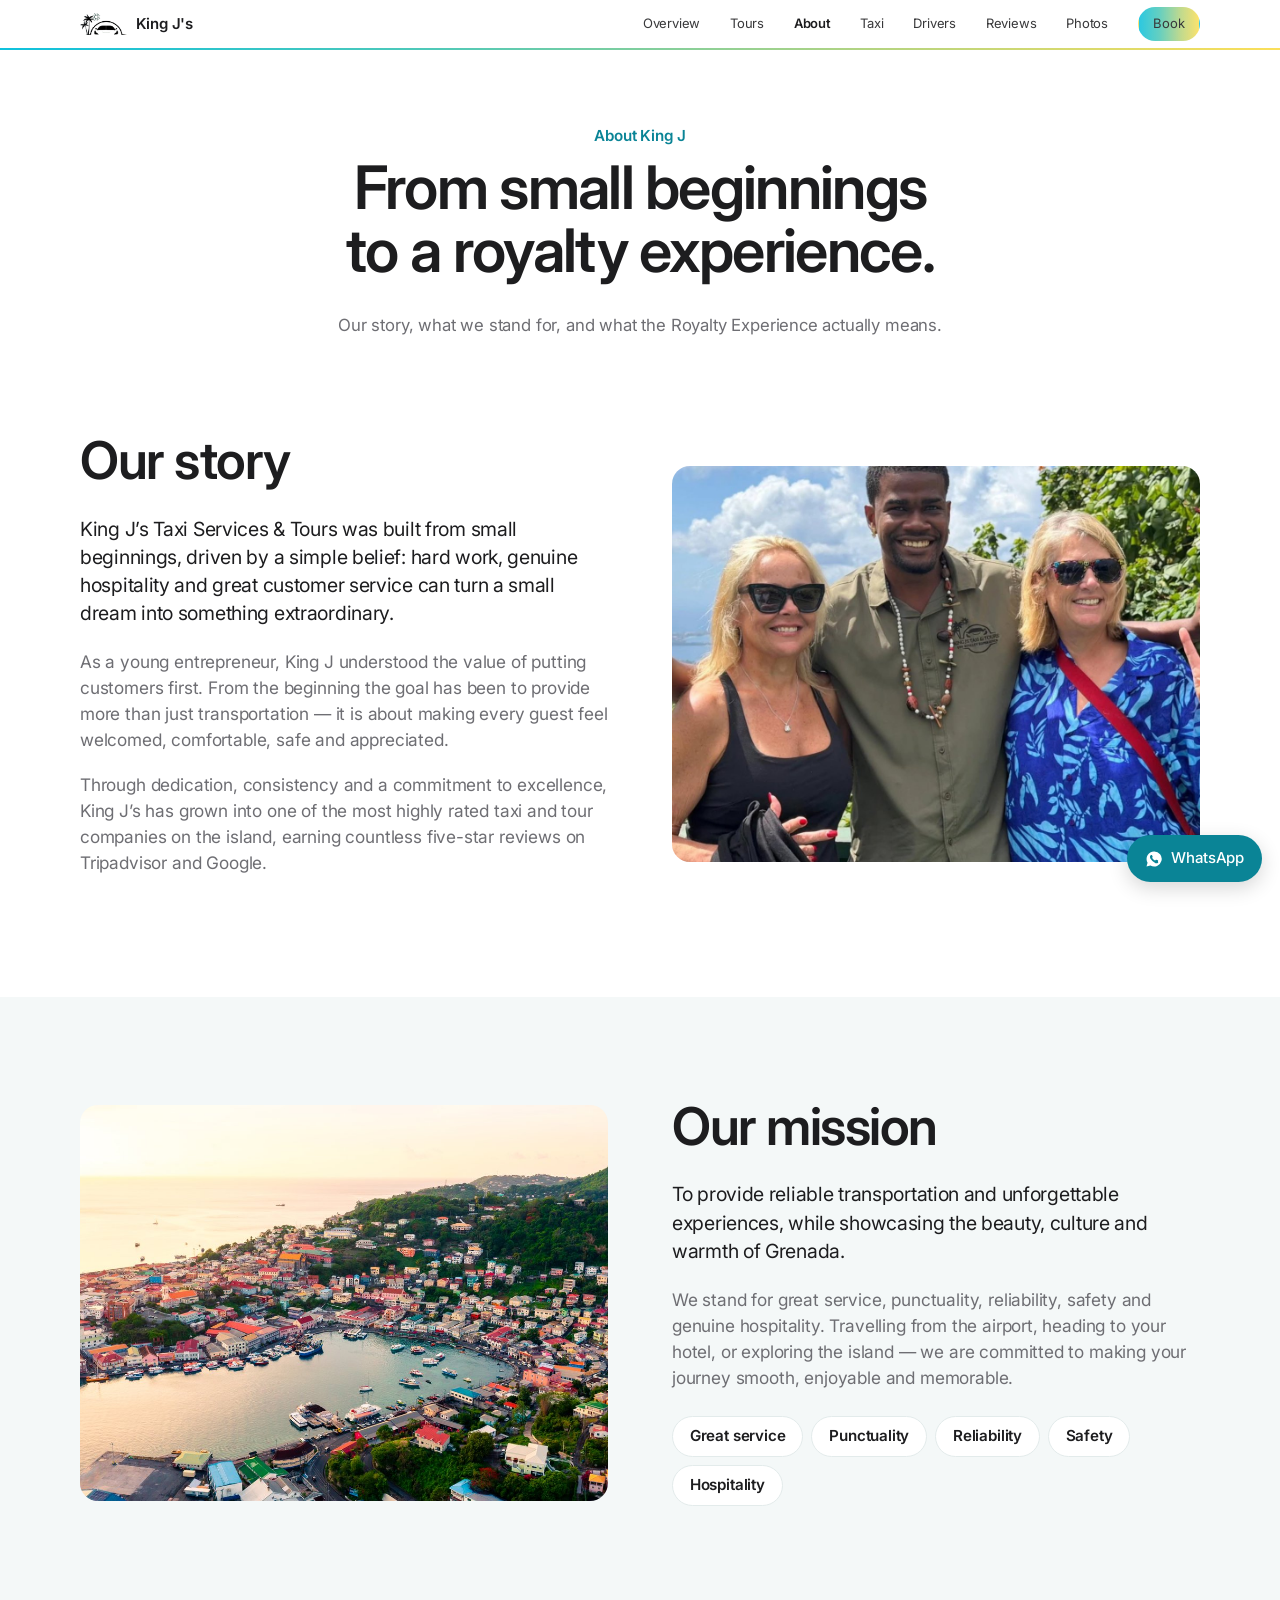
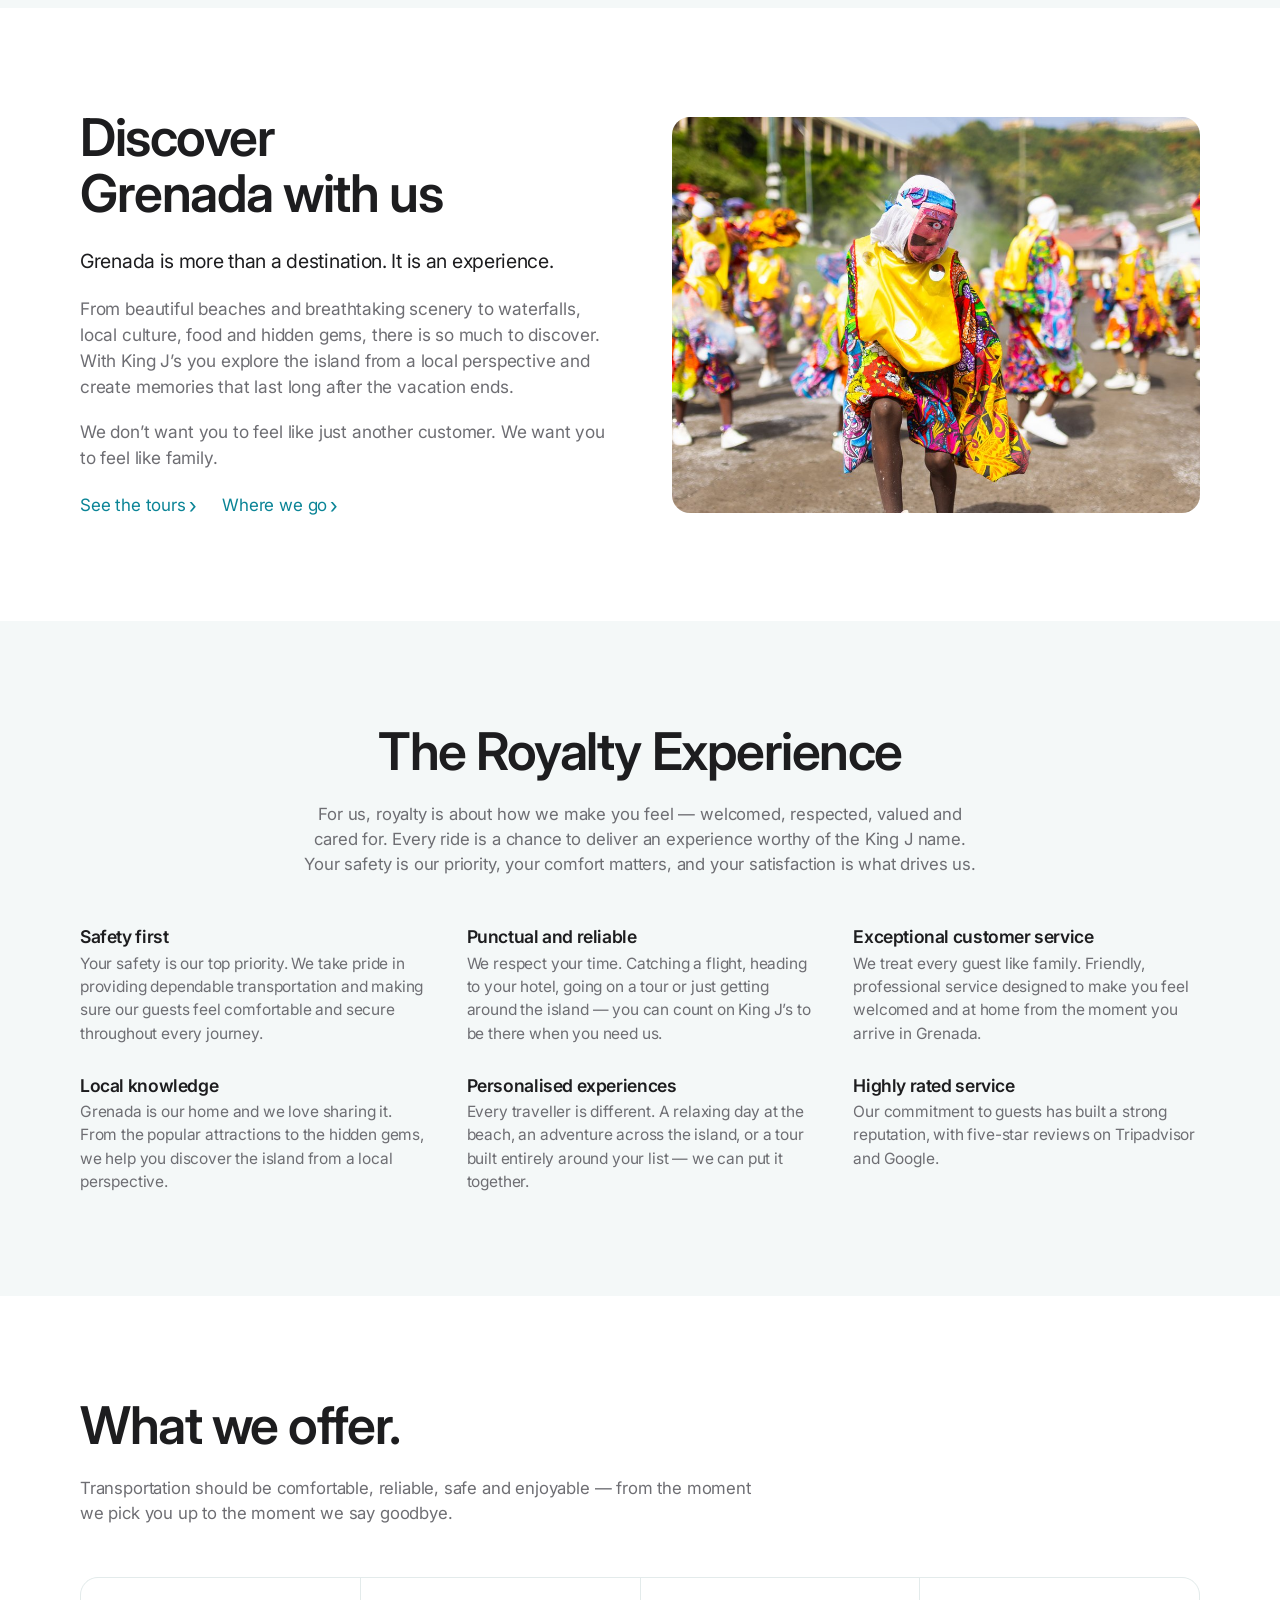
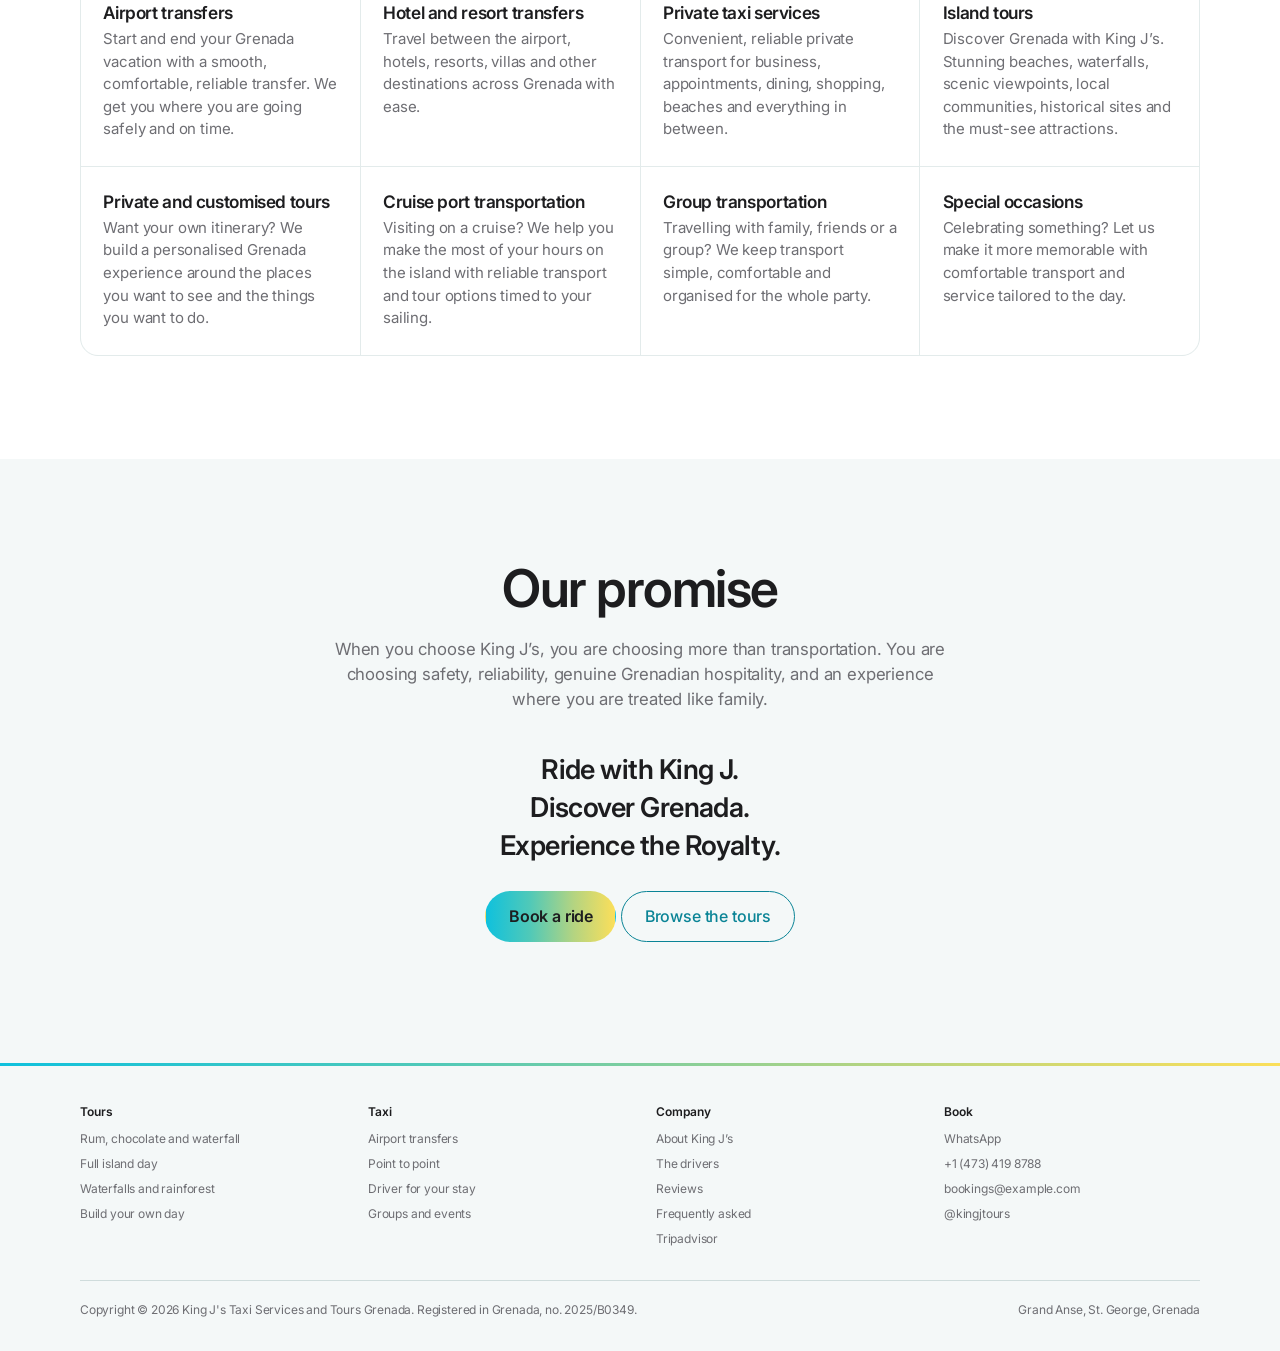
==== about.html @ 343ac2f7 "Add files via upload" ====
<!DOCTYPE html>
<html lang="en">
<head>
<meta charset="utf-8">
<meta name="viewport" content="width=device-width, initial-scale=1">
<title>About King J&rsquo;s Taxi Services &amp; Tours &mdash; our story and our promise</title>
<meta name="description" content="The story behind King J's Taxi Services &amp; Tours in Grenada — how it started, what we stand for, what we offer, and what the Royalty Experience means.">
<link rel="icon" href="assets/img/kingj-logo.png">
<link rel="preconnect" href="https://fonts.googleapis.com">
<link rel="preconnect" href="https://fonts.gstatic.com" crossorigin>
<link href="https://fonts.googleapis.com/css2?family=Inter:wght@400;500;600;700&display=swap" rel="stylesheet">
<link rel="stylesheet" href="assets/css/style.css">
</head>
<body>
<a class="skip" href="#main">Skip to content</a>

<header class="masthead">
  <div class="wrap wrap--wide masthead__inner">
    <a class="brand" href="index.html">
      <img src="assets/img/kingj-mark.png" alt="" width="1186" height="556">
      <span class="brand__name">King J's</span>
    </a>
    <button class="nav-toggle" type="button" aria-expanded="false" aria-controls="primary-nav">Menu</button>
    <nav class="nav" id="primary-nav" aria-label="Primary">
      <a href="index.html">Overview</a>
      <a href="tours.html">Tours</a>
      <a href="about.html" aria-current="page">About</a>
      <a href="index.html#taxi">Taxi</a>
      <a href="index.html#drivers">Drivers</a>
      <a href="index.html#reviews">Reviews</a>
      <a href="index.html#instagram">Photos</a>
      <a class="btn btn--primary" href="contact.html">Book</a>
    </nav>
  </div>
</header>

<main id="main">

  <section class="pagehead">
    <div class="wrap">
      <p class="eyebrow">About King J</p>
      <h1>From small beginnings to a royalty experience.</h1>
      <p class="sub">Our story, what we stand for, and what the Royalty Experience actually means.</p>
    </div>
  </section>

  <section class="band" style="padding-top:clamp(1.5rem,3vw,2.5rem)">
    <div class="wrap wrap--wide split">
      <div class="prose">
        <h2>Our story</h2>
        <p class="first">King J&rsquo;s Taxi Services &amp; Tours was built from small beginnings, driven by a simple belief: hard work, genuine hospitality and great customer service can turn a small dream into something extraordinary.</p>
        <p>As a young entrepreneur, King J understood the value of putting customers first. From the beginning the goal has been to provide more than just transportation &mdash; it is about making every guest feel welcomed, comfortable, safe and appreciated.</p>
        <p>Through dedication, consistency and a commitment to excellence, King J&rsquo;s has grown into one of the most highly rated taxi and tour companies on the island, earning countless five-star reviews on Tripadvisor and Google.</p>
      </div>
      <figure class="photo"><img src="assets/img/about-story.jpg" alt="A King J&rsquo;s driver with guests above St. George&rsquo;s" loading="lazy"></figure>
    </div>
  </section>

  <section class="band band--alt">
    <div class="wrap wrap--wide split">
      <figure class="photo"><img src="assets/img/card-island.jpg" alt="A King J&rsquo;s group with their driver on the Grand Etang boardwalk" loading="lazy"></figure>
      <div class="prose">
        <h2>Our mission</h2>
        <p class="first">To provide reliable transportation and unforgettable experiences, while showcasing the beauty, culture and warmth of Grenada.</p>
        <p>We stand for great service, punctuality, reliability, safety and genuine hospitality. Travelling from the airport, heading to your hotel, or exploring the island &mdash; we are committed to making your journey smooth, enjoyable and memorable.</p>
        <ul class="creed" style="margin-top:1.6rem">
          <li>Great service</li><li>Punctuality</li><li>Reliability</li><li>Safety</li><li>Hospitality</li>
        </ul>
      </div>
    </div>
  </section>

  <section class="band">
    <div class="wrap wrap--wide split">
      <div class="prose">
        <h2>Discover Grenada with us</h2>
        <p class="first">Grenada is more than a destination. It is an experience.</p>
        <p>From beautiful beaches and breathtaking scenery to waterfalls, local culture, food and hidden gems, there is so much to discover. With King J&rsquo;s you explore the island from a local perspective and create memories that last long after the vacation ends.</p>
        <p>We don&rsquo;t want you to feel like just another customer. We want you to feel like family.</p>
        <div class="chev-row" style="margin-top:1.4rem"><a class="chev" href="tours.html">See the tours</a><a class="chev" href="index.html#map">Where we go</a></div>
      </div>
      <figure class="photo"><img src="assets/img/card-events.jpg" alt="An ole mas band on the road at Spice Mas" loading="lazy"></figure>
    </div>
  </section>

  <section class="band band--alt">
    <div class="wrap wrap--wide">
      <div class="band__head center" style="max-width:46rem;margin-inline:auto">
        <h2>The Royalty Experience</h2>
        <p class="sub">For us, royalty is about how we make you feel &mdash; welcomed, respected, valued and cared for. Every ride is a chance to deliver an experience worthy of the King J name. Your safety is our priority, your comfort matters, and your satisfaction is what drives us.</p>
      </div>
      <div class="features">
        <div class="feature"><h3>Safety first</h3><p>Your safety is our top priority. We take pride in providing dependable transportation and making sure our guests feel comfortable and secure throughout every journey.</p></div>
        <div class="feature"><h3>Punctual and reliable</h3><p>We respect your time. Catching a flight, heading to your hotel, going on a tour or just getting around the island &mdash; you can count on King J&rsquo;s to be there when you need us.</p></div>
        <div class="feature"><h3>Exceptional customer service</h3><p>We treat every guest like family. Friendly, professional service designed to make you feel welcomed and at home from the moment you arrive in Grenada.</p></div>
        <div class="feature"><h3>Local knowledge</h3><p>Grenada is our home and we love sharing it. From the popular attractions to the hidden gems, we help you discover the island from a local perspective.</p></div>
        <div class="feature"><h3>Personalised experiences</h3><p>Every traveller is different. A relaxing day at the beach, an adventure across the island, or a tour built entirely around your list &mdash; we can put it together.</p></div>
        <div class="feature"><h3>Highly rated service</h3><p>Our commitment to guests has built a strong reputation, with five-star reviews on Tripadvisor and Google.</p></div>
      </div>
    </div>
  </section>

  <section class="band">
    <div class="wrap wrap--wide">
      <div class="band__head">
        <h2>What we offer.</h2>
        <p class="sub">Transportation should be comfortable, reliable, safe and enjoyable &mdash; from the moment we pick you up to the moment we say goodbye.</p>
      </div>
      <div class="offer">
        <div><h3>Airport transfers</h3><p>Start and end your Grenada vacation with a smooth, comfortable, reliable transfer. We get you where you are going safely and on time.</p></div>
        <div><h3>Hotel and resort transfers</h3><p>Travel between the airport, hotels, resorts, villas and other destinations across Grenada with ease.</p></div>
        <div><h3>Private taxi services</h3><p>Convenient, reliable private transport for business, appointments, dining, shopping, beaches and everything in between.</p></div>
        <div><h3>Island tours</h3><p>Discover Grenada with King J&rsquo;s. Stunning beaches, waterfalls, scenic viewpoints, local communities, historical sites and the must-see attractions.</p></div>
        <div><h3>Private and customised tours</h3><p>Want your own itinerary? We build a personalised Grenada experience around the places you want to see and the things you want to do.</p></div>
        <div><h3>Cruise port transportation</h3><p>Visiting on a cruise? We help you make the most of your hours on the island with reliable transport and tour options timed to your sailing.</p></div>
        <div><h3>Group transportation</h3><p>Travelling with family, friends or a group? We keep transport simple, comfortable and organised for the whole party.</p></div>
        <div><h3>Special occasions</h3><p>Celebrating something? Let us make it more memorable with comfortable transport and service tailored to the day.</p></div>
      </div>
    </div>
  </section>

  <section class="band band--alt">
    <div class="wrap closer" style="max-width:44rem">
      <h2>Our promise</h2>
      <p class="sub" style="margin-inline:auto">When you choose King J&rsquo;s, you are choosing more than transportation. You are choosing safety, reliability, genuine Grenadian hospitality, and an experience where you are treated like family.</p>
      <p class="chant" style="margin-top:2.4rem">Ride with King J.<br>Discover Grenada.<br>Experience the Royalty.</p>
      <p><a class="btn btn--primary" href="contact.html">Book a ride</a> <a class="btn btn--outline" href="tours.html">Browse the tours</a></p>
    </div>
  </section>

</main>

<footer class="foot">
  <div class="foot__rule" aria-hidden="true"></div>
  <div class="wrap wrap--wide">
    <div class="foot__grid">
      <div>
        <h4>Tours</h4>
        <ul>
          <li><a href="tours.html#chocolate">Rum, chocolate and waterfall</a></li>
          <li><a href="tours.html#island">Full island day</a></li>
          <li><a href="tours.html#waterfalls">Waterfalls and rainforest</a></li>
          <li><a href="tours.html#custom">Build your own day</a></li>
        </ul>
      </div>
      <div>
        <h4>Taxi</h4>
        <ul>
          <li><a href="index.html#taxi">Airport transfers</a></li>
          <li><a href="index.html#taxi">Point to point</a></li>
          <li><a href="index.html#taxi">Driver for your stay</a></li>
          <li><a href="index.html#taxi">Groups and events</a></li>
        </ul>
      </div>
      <div>
        <h4>Company</h4>
        <ul>
          <li><a href="about.html">About King J&rsquo;s</a></li>
          <li><a href="index.html#drivers">The drivers</a></li>
          <li><a href="index.html#reviews">Reviews</a></li>
          <li><a href="contact.html">Frequently asked</a></li>
          <li><a href="https://www.tripadvisor.com/Attraction_Review-g147296-d32974314-Reviews-King_J_s_Taxi_Services_Tours-St_George_s_Saint_George_Parish_Grenada.html" rel="noopener">Tripadvisor</a></li>
        </ul>
      </div>
      <div>
        <h4>Book</h4>
        <ul>
          <li><a href="https://wa.me/14734198788">WhatsApp</a></li>
          <li><a href="tel:+14734198788">+1 (473) 419 8788</a></li>
          <!-- TODO: replace this placeholder email -->
          <li><a href="mailto:bookings@example.com">bookings@example.com</a></li>
          <li><a href="https://www.instagram.com/kingjtours" rel="noopener">@kingjtours</a></li>
        </ul>
      </div>
    </div>
    <div class="foot__base">
      <span>Copyright &copy; <span id="year">2026</span> King J's Taxi Services and Tours Grenada. Registered in Grenada, no. 2025/B0349.</span>
      <span>Grand Anse, St. George, Grenada</span>
    </div>
  </div>
</footer>

<a class="wa-float" href="https://wa.me/14734198788" aria-label="Message King J's on WhatsApp"><svg viewBox="0 0 24 24" fill="currentColor" aria-hidden="true"><path d="M12 2a10 10 0 0 0-8.6 15L2 22l5.2-1.4A10 10 0 1 0 12 2Zm5.8 14.2c-.2.7-1.2 1.3-1.9 1.4-.5.1-1.1.1-1.8-.1a13.9 13.9 0 0 1-6.7-5.8c-.5-.9-.8-1.8-.8-2.6 0-.9.4-1.7 1-2.2.2-.2.5-.3.7-.3h.5c.2 0 .4 0 .6.5l.8 1.9c.1.2 0 .4-.1.5l-.5.6c-.1.2-.2.3 0 .6a9.4 9.4 0 0 0 3.7 3.2c.3.1.4.1.6-.1l.7-.8c.2-.2.3-.2.6-.1l1.8.9c.3.1.4.2.5.3 0 .2 0 .8-.2 1.4Z"/></svg><span>WhatsApp</span></a>

<script src="assets/js/main.js"></script>
</body>
</html>
---- assets/css/style.css ----
/* ==========================================================================
   King J's Taxi Services & Tours — Grenada
   White, typographic, Apple-influenced. Green used sparingly as the accent.
   ========================================================================== */

:root {
  --black:      #1D1D1F;
  --gray:       #6E6E73;
  --gray-2:     #86868B;
  --bg:         #FFFFFF;
  --bg-alt:     #F4F8F8;
  --bg-alt-2:   #FAFAFA;
  --line:       #CFDCDC;
  --line-soft:  #E3EBEB;

  --cyan:       #0FC1DD;
  --teal:       #50C9B8;
  --green:      #86CE9E;
  --lime:       #B4D481;
  --yellow:     #FBDF5A;
  --accent:     #0A8496;   /* readable cyan for links and icons */
  --accent-2:   #0FC1DD;
  --gold:       #C9A227;
  --brand-grad: linear-gradient(90deg, #0FC1DD 0%, #50C9B8 34%, #B4D481 68%, #FBDF5A 100%);

  --sans: "Inter", -apple-system, BlinkMacSystemFont, "Segoe UI", Helvetica, Arial, sans-serif;

  --wrap: 1024px;
  --wrap-wide: 1200px;
  --gutter: clamp(1.25rem, 5vw, 2.5rem);
  --nav-h: 48px;
  --radius: 18px;
  --radius-lg: 28px;
}

*, *::before, *::after { box-sizing: border-box; }
html { scroll-behavior: smooth; -webkit-text-size-adjust: 100%; }

@media (prefers-reduced-motion: reduce) {
  html { scroll-behavior: auto; }
  *, *::before, *::after { animation-duration: .001ms !important; transition-duration: .001ms !important; }
}

body {
  margin: 0; background: var(--bg); color: var(--black);
  font-family: var(--sans); font-size: 1.0625rem; line-height: 1.5;
  letter-spacing: -0.01em; -webkit-font-smoothing: antialiased;
}

img { max-width: 100%; display: block; }
a { color: inherit; }

h1, h2, h3, h4 {
  font-weight: 600; line-height: 1.06; letter-spacing: -0.028em;
  margin: 0 0 .5em; text-wrap: balance;
}
h1 { font-size: clamp(2.6rem, 6.4vw, 4.75rem); }
h2 { font-size: clamp(2rem, 4.4vw, 3.25rem); }
h3 { font-size: clamp(1.25rem, 2vw, 1.6rem); letter-spacing: -0.022em; }
h4 { font-size: 1.05rem; letter-spacing: -0.015em; }
p  { margin: 0 0 1.1em; }

:focus-visible { outline: 3px solid var(--accent); outline-offset: 3px; border-radius: 4px; }

.wrap { width: 100%; max-width: var(--wrap); margin-inline: auto; padding-inline: var(--gutter); }
.wrap--wide { max-width: var(--wrap-wide); }

.center { text-align: center; }
.center p { margin-inline: auto; }

.lede {
  font-size: clamp(1.15rem, 2vw, 1.5rem); line-height: 1.35;
  letter-spacing: -0.018em; color: var(--black); max-width: 34ch;
}
.sub { color: var(--gray); font-size: 1.05rem; max-width: 62ch; }
.eyebrow {
  font-size: .95rem; font-weight: 600; letter-spacing: -0.01em;
  color: var(--accent); margin: 0 0 .5rem;
}
.fine { font-size: .8125rem; line-height: 1.4; color: var(--gray-2); }
.fine a { color: var(--accent); }

.skip {
  position: absolute; left: -9999px; top: 0; z-index: 300;
  background: var(--black); color: #fff; padding: .7rem 1.1rem; border-radius: 8px;
}
.skip:focus { left: .5rem; top: .5rem; }

/* ---------- Buttons and links ------------------------------------------ */

.btn {
  display: inline-flex; align-items: center; justify-content: center; gap: .45rem;
  font-size: 1rem; font-weight: 500; letter-spacing: -0.01em;
  padding: .78rem 1.4rem; border-radius: 980px; text-decoration: none;
  border: 1px solid transparent; cursor: pointer; font-family: var(--sans);
  transition: background-color .2s, color .2s, border-color .2s, opacity .2s;
}
.btn--primary { background-image: var(--brand-grad); color: var(--black); font-weight: 600; }
.btn--primary:hover { filter: brightness(1.06); }
.btn--dark { background: var(--black); color: #fff; }
.btn--dark:hover { background: #333336; }
.btn--soft { background: var(--bg-alt); color: var(--black); }
.btn--soft:hover { background: #E8E8ED; }
.btn--outline { border-color: var(--accent); color: var(--accent); }
.btn--outline:hover { background: rgba(10,132,150,.07); }
.btn svg { width: 17px; height: 17px; flex: none; }

.chev {
  color: var(--accent); text-decoration: none; font-size: 1.0625rem;
  display: inline-flex; align-items: center; gap: .18rem; white-space: nowrap;
}
.chev:hover { text-decoration: underline; }
.chev::after { content: "\203A"; font-size: 1.25em; line-height: 1; transform: translateY(-1px); }
.chev-row { display: flex; flex-wrap: wrap; gap: 1.6rem; }
.center .chev-row { justify-content: center; }

/* ---------- Navigation -------------------------------------------------- */

.masthead {
  position: sticky; top: 0; z-index: 100;
  background: rgba(255,255,255,.78);
  -webkit-backdrop-filter: saturate(180%) blur(20px);
  backdrop-filter: saturate(180%) blur(20px);
  border-bottom: 1px solid var(--line-soft);
}
.masthead::after {
  content: ""; position: absolute; left: 0; right: 0; bottom: -2px; height: 2px;
  background-image: var(--brand-grad);
}
.masthead__inner {
  display: flex; align-items: center; justify-content: space-between;
  gap: 1rem; min-height: var(--nav-h);
}
.brand { display: flex; align-items: center; gap: .55rem; text-decoration: none; }
.brand img { height: 22px; width: auto; }
.brand__name { font-size: .9375rem; font-weight: 600; letter-spacing: -0.015em; }

.nav { display: flex; align-items: center; gap: 1.85rem; }
.nav a {
  font-size: .8125rem; font-weight: 400; color: var(--black);
  text-decoration: none; opacity: .88;
}
.nav a:hover { opacity: 1; }
.nav a[aria-current="page"] { font-weight: 600; opacity: 1; }
.nav .btn { font-size: .8125rem; padding: .38rem .9rem; }

.nav-toggle {
  display: none; background: none; border: 0; cursor: pointer;
  font-family: var(--sans); font-size: .8125rem; color: var(--black); padding: .4rem 0;
}
@media (max-width: 860px) {
  .nav-toggle { display: block; }
  .nav {
    position: absolute; inset: var(--nav-h) 0 auto 0;
    background: rgba(255,255,255,.97);
    -webkit-backdrop-filter: blur(20px); backdrop-filter: blur(20px);
    flex-direction: column; align-items: stretch; gap: 0;
    padding: .25rem var(--gutter) 1.2rem; border-bottom: 1px solid var(--line-soft);
  }
  .nav[hidden] { display: none; }
  .nav a { padding: .85rem 0; font-size: 1.05rem; border-bottom: 1px solid var(--line-soft); }
  .nav .btn { margin-top: .9rem; font-size: 1rem; padding: .7rem 1.2rem; }
}

/* ---------- Sections ---------------------------------------------------- */

.band { padding-block: clamp(3.5rem, 8vw, 6.5rem); }
.band--alt { background: var(--bg-alt); }
.band--tight { padding-block: clamp(2.5rem, 5vw, 4rem); }

.band__head { margin-bottom: clamp(2rem, 4vw, 3.25rem); }
.band__head .sub { margin-top: -.2rem; }

/* ---------- Photos ------------------------------------------------------ */

.photo { position: relative; margin: 0; overflow: hidden; background: var(--bg-alt); }
.photo img { width: 100%; height: 100%; object-fit: cover; }

/* ---------- Hero slider -------------------------------------------------- */

.hero {
  position: relative; display: grid; isolation: isolate;
  min-height: min(76vh, 660px);
  background: var(--bg-alt);
}
.slide {
  grid-area: 1 / 1; position: relative; display: flex; align-items: flex-end;
  opacity: 0; transition: opacity .8s ease; pointer-events: none;
}
.slide.is-active { opacity: 1; pointer-events: auto; }
.hero__bg { position: absolute; inset: 0; width: 100%; height: 100%; object-fit: cover; z-index: -2; }
.hero__scrim {
  position: absolute; inset: 0; z-index: -1;
  background: linear-gradient(180deg, rgba(11,11,11,.34) 0%, rgba(11,11,11,.05) 34%, rgba(11,11,11,.62) 100%);
}
.slide__inner { width: 100%; padding-block: clamp(4rem, 10vw, 7rem) clamp(3.5rem, 7vw, 5rem); color: #fff; }
.slide h1 { color: #fff; max-width: 15ch; text-shadow: 0 1px 24px rgba(0,0,0,.28); }
.slide .lede { color: rgba(255,255,255,.94); max-width: 44ch; margin-bottom: 1.6rem; text-shadow: 0 1px 16px rgba(0,0,0,.3); }

.hero__controls {
  position: absolute; z-index: 5; left: 0; right: 0; bottom: 1.1rem;
  display: flex; align-items: center; justify-content: center; gap: 1rem;
}
.hero__dots { display: flex; gap: .5rem; }
.hero__dots button {
  width: 36px; height: 4px; border: 0; padding: 0; cursor: pointer; border-radius: 2px;
  background: rgba(255,255,255,.42); transition: background-color .2s;
}
.hero__dots button[aria-selected="true"] { background-image: var(--brand-grad); background-color: transparent; }
.hero__play {
  background: rgba(255,255,255,.18); border: 1px solid rgba(255,255,255,.4); color: #fff;
  -webkit-backdrop-filter: blur(8px); backdrop-filter: blur(8px);
  font-family: var(--sans); font-size: .75rem; padding: .3rem .75rem; border-radius: 980px; cursor: pointer;
}
.hero__play:hover { background: rgba(255,255,255,.3); }

/* ---------- Stat strip --------------------------------------------------- */

.stats { display: grid; grid-template-columns: repeat(4, 1fr); gap: 1px; background: var(--line-soft); }
@media (max-width: 760px) { .stats { grid-template-columns: repeat(2, 1fr); } }
.stat { background: var(--bg); padding: 1.9rem 1.2rem; text-align: center; }
.band--alt .stat { background: var(--bg-alt); }
.stat b {
  display: block; font-size: clamp(2rem, 3.4vw, 2.75rem); font-weight: 600;
  letter-spacing: -0.03em; line-height: 1; margin-bottom: .4rem;
}
.stat span { font-size: .875rem; color: var(--gray); }

/* ---------- Tile grid ---------------------------------------------------- */

.tiles { display: grid; gap: 1.25rem; grid-template-columns: repeat(2, minmax(0,1fr)); }
@media (max-width: 760px) { .tiles { grid-template-columns: 1fr; } }
.tiles--3 { grid-template-columns: repeat(3, minmax(0,1fr)); }
@media (max-width: 900px) { .tiles--3 { grid-template-columns: repeat(2, minmax(0,1fr)); } }
@media (max-width: 600px) { .tiles--3 { grid-template-columns: 1fr; } }

.tile {
  display: flex; flex-direction: column; overflow: hidden;
  background: var(--bg-alt); border-radius: var(--radius);
  text-decoration: none; color: inherit;
  transition: transform .25s ease;
}
.band--alt .tile { background: var(--bg); }
a.tile:hover { transform: translateY(-3px); }
.tile .photo { aspect-ratio: 16 / 10; }
.tile__body { padding: 1.5rem 1.5rem 1.7rem; flex: 1; display: flex; flex-direction: column; }
.tile__kicker { font-size: .8125rem; font-weight: 600; color: var(--gray); margin-bottom: .5rem; }
.tile h3 { margin-bottom: .35rem; }
.tile p { color: var(--gray); font-size: .9688rem; margin: 0 0 1.15rem; }
.tile__foot { margin-top: auto; display: flex; align-items: baseline; justify-content: space-between; gap: 1rem; flex-wrap: wrap; }
.tile__price { font-size: 1rem; font-weight: 600; }

/* ---------- Filter pills -------------------------------------------------- */

.tabs { display: flex; flex-wrap: wrap; gap: .5rem; justify-content: center; margin-bottom: 2.5rem; }
.tabs button {
  font-family: var(--sans); font-size: .9375rem; font-weight: 500; cursor: pointer;
  padding: .5rem 1.1rem; border-radius: 980px; border: 1px solid var(--line);
  background: transparent; color: var(--black);
  transition: background-color .18s, color .18s, border-color .18s;
}
.tabs button[aria-selected="true"] { background: var(--black); border-color: var(--black); color: #fff; }

/* ---------- Split ---------------------------------------------------------- */

.split { display: grid; gap: clamp(2rem, 5vw, 4rem); grid-template-columns: repeat(2, minmax(0,1fr)); align-items: center; }
@media (max-width: 860px) { .split { grid-template-columns: 1fr; } }
.split .photo { aspect-ratio: 4 / 3; border-radius: var(--radius); }

/* ---------- Island map ------------------------------------------------------ */

.island svg { width: 100%; height: auto; overflow: visible; max-height: 520px; }
.island__coast { fill: rgba(80,201,184,.08); stroke: url(#coastGrad); stroke-width: 2.4; stroke-linejoin: round; stroke-linecap: round; }
.pin { cursor: pointer; }
.pin circle.dot { fill: var(--gray); transition: fill .15s; }
.pin circle.halo { fill: var(--accent); opacity: 0; transition: opacity .2s; }
.island svg { max-height: 560px; }
.pin:hover circle.dot, .pin[aria-pressed="true"] circle.dot { fill: var(--accent); }
.pin:hover circle.halo, .pin[aria-pressed="true"] circle.halo { opacity: .18; }
.pin:focus-visible { outline: 3px solid var(--accent); outline-offset: 2px; }
.island__readout { margin-top: 1.2rem; min-height: 5.5rem; }
.island__readout h3 { font-size: 1.2rem; margin-bottom: .3rem; }
.island__readout p { font-size: .9688rem; color: var(--gray); margin: 0; max-width: 44ch; }

/* ---------- Drivers ---------------------------------------------------------- */

.people { display: grid; gap: 1.25rem; grid-template-columns: repeat(3, minmax(0,1fr)); }
@media (max-width: 800px) { .people { grid-template-columns: 1fr; } }
.person { background: var(--bg-alt); border-radius: var(--radius); overflow: hidden; }
.person .photo { aspect-ratio: 3 / 2; }
.person__body { padding: 1.5rem 1.5rem 1.7rem; }
.person h3 { font-size: 1.2rem; margin-bottom: .1rem; }
.person__role { font-size: .875rem; color: var(--gray); margin-bottom: .9rem; }
.person p { font-size: .9688rem; color: var(--gray); margin: 0; }

/* ---------- Reviews ------------------------------------------------------------ */

.rail {
  display: grid; grid-auto-flow: column; grid-auto-columns: minmax(300px, 1fr);
  gap: 1.25rem; overflow-x: auto; scroll-snap-type: x mandatory;
  padding-bottom: .5rem; scrollbar-width: thin;
}
.rail > * { scroll-snap-align: start; }
.rail-nav { display: flex; gap: .5rem; }
.rail-nav button {
  width: 36px; height: 36px; border-radius: 50%; cursor: pointer;
  border: 0; background: var(--bg-alt); color: var(--black); font-size: 1rem; line-height: 1;
}
.band--alt .rail-nav button { background: #fff; }
.rail-nav button:hover { background: var(--line-soft); }

.review {
  background: var(--bg); border-radius: var(--radius); padding: 1.7rem 1.6rem;
  display: flex; flex-direction: column;
}
.band--alt .review { background: var(--bg); }
.stars { color: var(--gold); font-size: .875rem; letter-spacing: .08em; margin: 0 0 .8rem; }
.review blockquote { margin: 0 0 1.1rem; font-size: 1.0625rem; line-height: 1.45; letter-spacing: -0.012em; }
.review figcaption { margin-top: auto; font-size: .875rem; color: var(--gray); }

.mentions { display: flex; flex-wrap: wrap; gap: .5rem; justify-content: center; }
.mentions span {
  font-size: .875rem; color: var(--gray); background: var(--bg);
  border: 1px solid var(--line-soft); border-radius: 980px; padding: .4rem .95rem;
}
.band--alt .mentions span { background: #fff; }

/* ---------- Feature list ------------------------------------------------------- */

.features { display: grid; gap: 2rem 2.5rem; grid-template-columns: repeat(3, minmax(0,1fr)); }
@media (max-width: 880px) { .features { grid-template-columns: repeat(2, minmax(0,1fr)); } }
@media (max-width: 560px) { .features { grid-template-columns: 1fr; } }
.feature__mark { width: 26px; height: 26px; margin-bottom: .9rem; stroke: var(--accent); fill: none; stroke-width: 1.6; stroke-linecap: round; stroke-linejoin: round; }
.feature h3 { font-size: 1.1rem; margin-bottom: .3rem; }
.feature p { font-size: .9688rem; color: var(--gray); margin: 0; }

/* ---------- Forms ---------------------------------------------------------------- */

.panel { background: var(--bg-alt); border-radius: var(--radius-lg); padding: clamp(1.75rem, 4vw, 3rem); }
.band--alt .panel { background: var(--bg); }

.book { display: grid; gap: clamp(2rem, 4vw, 3rem); grid-template-columns: minmax(0,1.15fr) minmax(0,.85fr); }
@media (max-width: 860px) { .book { grid-template-columns: 1fr; } }

.field { margin-bottom: 1rem; }
.field label { display: block; font-size: .8125rem; font-weight: 500; color: var(--gray); margin-bottom: .35rem; }
.field input, .field select, .field textarea {
  width: 100%; font-family: var(--sans); font-size: 1rem; color: var(--black);
  padding: .78rem .95rem; background: #fff;
  border: 1px solid var(--line); border-radius: 12px;
}
.band--alt .field input, .band--alt .field select, .band--alt .field textarea { background: var(--bg-alt); }
.field textarea { min-height: 110px; resize: vertical; }
.field input::placeholder, .field textarea::placeholder { color: var(--gray-2); }
.field-row { display: grid; gap: 1rem; grid-template-columns: 1fr 1fr; }
@media (max-width: 560px) { .field-row { grid-template-columns: 1fr; } }

.quickbar {
  display: grid; grid-template-columns: repeat(4, minmax(0,1fr)); gap: 1rem;
  background: var(--bg-alt); border-radius: var(--radius); padding: 1.25rem;
  align-items: end; text-align: left;
}
@media (max-width: 820px) { .quickbar { grid-template-columns: 1fr 1fr; } .quickbar__go { grid-column: 1 / -1; } }
@media (max-width: 480px) { .quickbar { grid-template-columns: 1fr; } }
.quickbar .btn { width: 100%; }

.facts { list-style: none; margin: 0; padding: 0; }
.facts li {
  display: flex; justify-content: space-between; gap: 1rem;
  padding: .85rem 0; border-bottom: 1px solid var(--line-soft); font-size: .9688rem;
}
.facts li:last-child { border-bottom: 0; }
.facts span:first-child { color: var(--gray); }
.facts span:last-child { text-align: right; font-weight: 500; }
.facts a { color: var(--accent); text-decoration: none; }
.facts a:hover { text-decoration: underline; }

/* ---------- Page head ------------------------------------------------------------- */

.pagehead { padding-block: clamp(3rem, 6vw, 4.75rem) clamp(1.5rem, 3vw, 2.5rem); text-align: center; }
.pagehead h1 { font-size: clamp(2.3rem, 5.2vw, 3.75rem); }
.pagehead .sub { margin-inline: auto; }

/* ---------- Footer ------------------------------------------------------------------ */

.foot__rule { height: 3px; background-image: var(--brand-grad); }
.foot { background: var(--bg-alt); color: var(--gray); padding-block: 0 2rem; font-size: .75rem; line-height: 1.5; }
.foot__grid { margin-top: 2.5rem; display: grid; gap: 1.75rem 2rem; grid-template-columns: repeat(4, 1fr); padding-bottom: 1.5rem; border-bottom: 1px solid var(--line); }
@media (max-width: 760px) { .foot__grid { grid-template-columns: repeat(2, 1fr); } }
.foot h4 { font-size: .75rem; font-weight: 600; color: var(--black); margin-bottom: .7rem; letter-spacing: -0.005em; }
.foot ul { list-style: none; margin: 0; padding: 0; }
.foot li { margin-bottom: .45rem; }
.foot a { color: var(--gray); text-decoration: none; }
.foot a:hover { color: var(--black); text-decoration: underline; }
.foot__base { padding-top: 1.25rem; display: flex; flex-wrap: wrap; gap: .5rem 1.5rem; justify-content: space-between; }

/* ---------- Floating WhatsApp --------------------------------------------------------- */

.wa-float {
  position: fixed; right: 1.1rem; bottom: 1.1rem; z-index: 90;
  display: inline-flex; align-items: center; gap: .5rem;
  background: var(--accent); color: #fff; text-decoration: none;
  padding: .78rem 1.15rem; border-radius: 980px; font-weight: 500; font-size: .9375rem;
  box-shadow: 0 6px 20px rgba(0,0,0,.16);
}
.wa-float:hover { background: var(--accent-2); }
.wa-float svg { width: 18px; height: 18px; fill: currentColor; }
@media (max-width: 560px) { .wa-float span { display: none; } .wa-float { padding: .9rem; } }

.visually-hidden { position: absolute; width: 1px; height: 1px; margin: -1px; padding: 0; overflow: hidden; clip: rect(0 0 0 0); white-space: nowrap; border: 0; }
.tile[hidden], .page[hidden] { display: none !important; }

/* ---------- Instagram grid ------------------------------------------------- */
.ig-grid { display: grid; grid-template-columns: repeat(6, minmax(0,1fr)); gap: .6rem; }
@media (max-width: 900px) { .ig-grid { grid-template-columns: repeat(3, minmax(0,1fr)); } }
.ig-grid .photo { aspect-ratio: 1; border-radius: 12px; display: block; }
.ig-grid .photo img { transition: transform .3s ease; }
.ig-grid .photo:hover img { transform: scale(1.04); }

/* ---------- About page ------------------------------------------------------ */
.eyebrow--light { color: #fff; opacity: .82; }
.slide__actions { display: flex; flex-wrap: wrap; gap: .7rem; }
.slide .lede { max-width: 52ch; }

.prose { max-width: 40rem; }
.prose h2 { margin-top: 0; }
.prose p { color: var(--gray); font-size: 1.08rem; }
.prose p.first { color: var(--black); font-size: 1.22rem; line-height: 1.45; letter-spacing: -0.015em; }

.creed { list-style: none; margin: 0; padding: 0; display: flex; flex-wrap: wrap; gap: .5rem; }
.creed li {
  font-size: .95rem; font-weight: 600; padding: .5rem 1.05rem; border-radius: 980px;
  background: #fff; border: 1px solid var(--line-soft);
}
.band--alt .creed li { background: var(--bg); }

.offer { display: grid; gap: 1px; grid-template-columns: repeat(4, minmax(0,1fr)); background: var(--line-soft); border: 1px solid var(--line-soft); border-radius: var(--radius); overflow: hidden; }
@media (max-width: 1000px) { .offer { grid-template-columns: repeat(2, minmax(0,1fr)); } }
@media (max-width: 600px) { .offer { grid-template-columns: 1fr; } }
.offer > div { background: #fff; padding: 1.6rem 1.4rem; }
.offer h3 { font-size: 1.08rem; margin-bottom: .35rem; }
.offer p { font-size: .94rem; color: var(--gray); margin: 0; }

.closer { text-align: center; }
.closer h2 { margin-bottom: .4em; }
.closer .chant { font-size: clamp(1.2rem,2.4vw,1.7rem); font-weight: 600; letter-spacing: -0.02em; line-height: 1.4; color: var(--black); margin: 0 0 1.6rem; }

/* the About slide carries more copy, so it runs at a smaller size */
.slide--about h1 { font-size: clamp(2rem, 4.2vw, 3.3rem); max-width: 19ch; }
.slide--about .lede { font-size: clamp(1rem, 1.35vw, 1.15rem); max-width: 54ch; }
.btn--ghost { border-color: rgba(255,255,255,.7); color: #fff; background: rgba(255,255,255,.08); -webkit-backdrop-filter: blur(6px); backdrop-filter: blur(6px); }
.btn--ghost:hover { background: rgba(255,255,255,.2); }

/* single-slide hero: no carousel controls */
.hero .slide { opacity: 1; pointer-events: auto; }
.person__badge {
  width: 46px; height: 46px; border-radius: 50%;
  background-image: var(--brand-grad); color: var(--black);
  display: grid; place-items: center; font-weight: 700; font-size: 1rem;
  margin: 0 0 1rem;
}
.person__body { padding: 1.7rem 1.5rem 1.8rem; }

/* hero has no poster frame — a brand-tinted backdrop covers the moment before playback */
.hero { background: linear-gradient(160deg, #0E3529, #07231C); }

/* ---------- Expanded hero: fills the first screen ------------------------ */
.hero { min-height: calc(100svh - var(--nav-h)); min-height: calc(100vh - var(--nav-h)); }
.hero .slide { align-items: center; }
.slide__inner { padding-block: clamp(4rem, 8vw, 6rem); }
.slide--about h1 { font-size: clamp(2.4rem, 5vw, 4rem); max-width: 16ch; }
.slide--about .lede { font-size: clamp(1.05rem, 1.5vw, 1.25rem); max-width: 56ch; }
.hero__scrim {
  background: linear-gradient(180deg, rgba(11,11,11,.30) 0%, rgba(11,11,11,.12) 40%, rgba(11,11,11,.58) 100%);
}
@media (max-width: 640px) {
  .hero { min-height: calc(92svh - var(--nav-h)); }
  .slide__inner { padding-block: 3rem; }
}
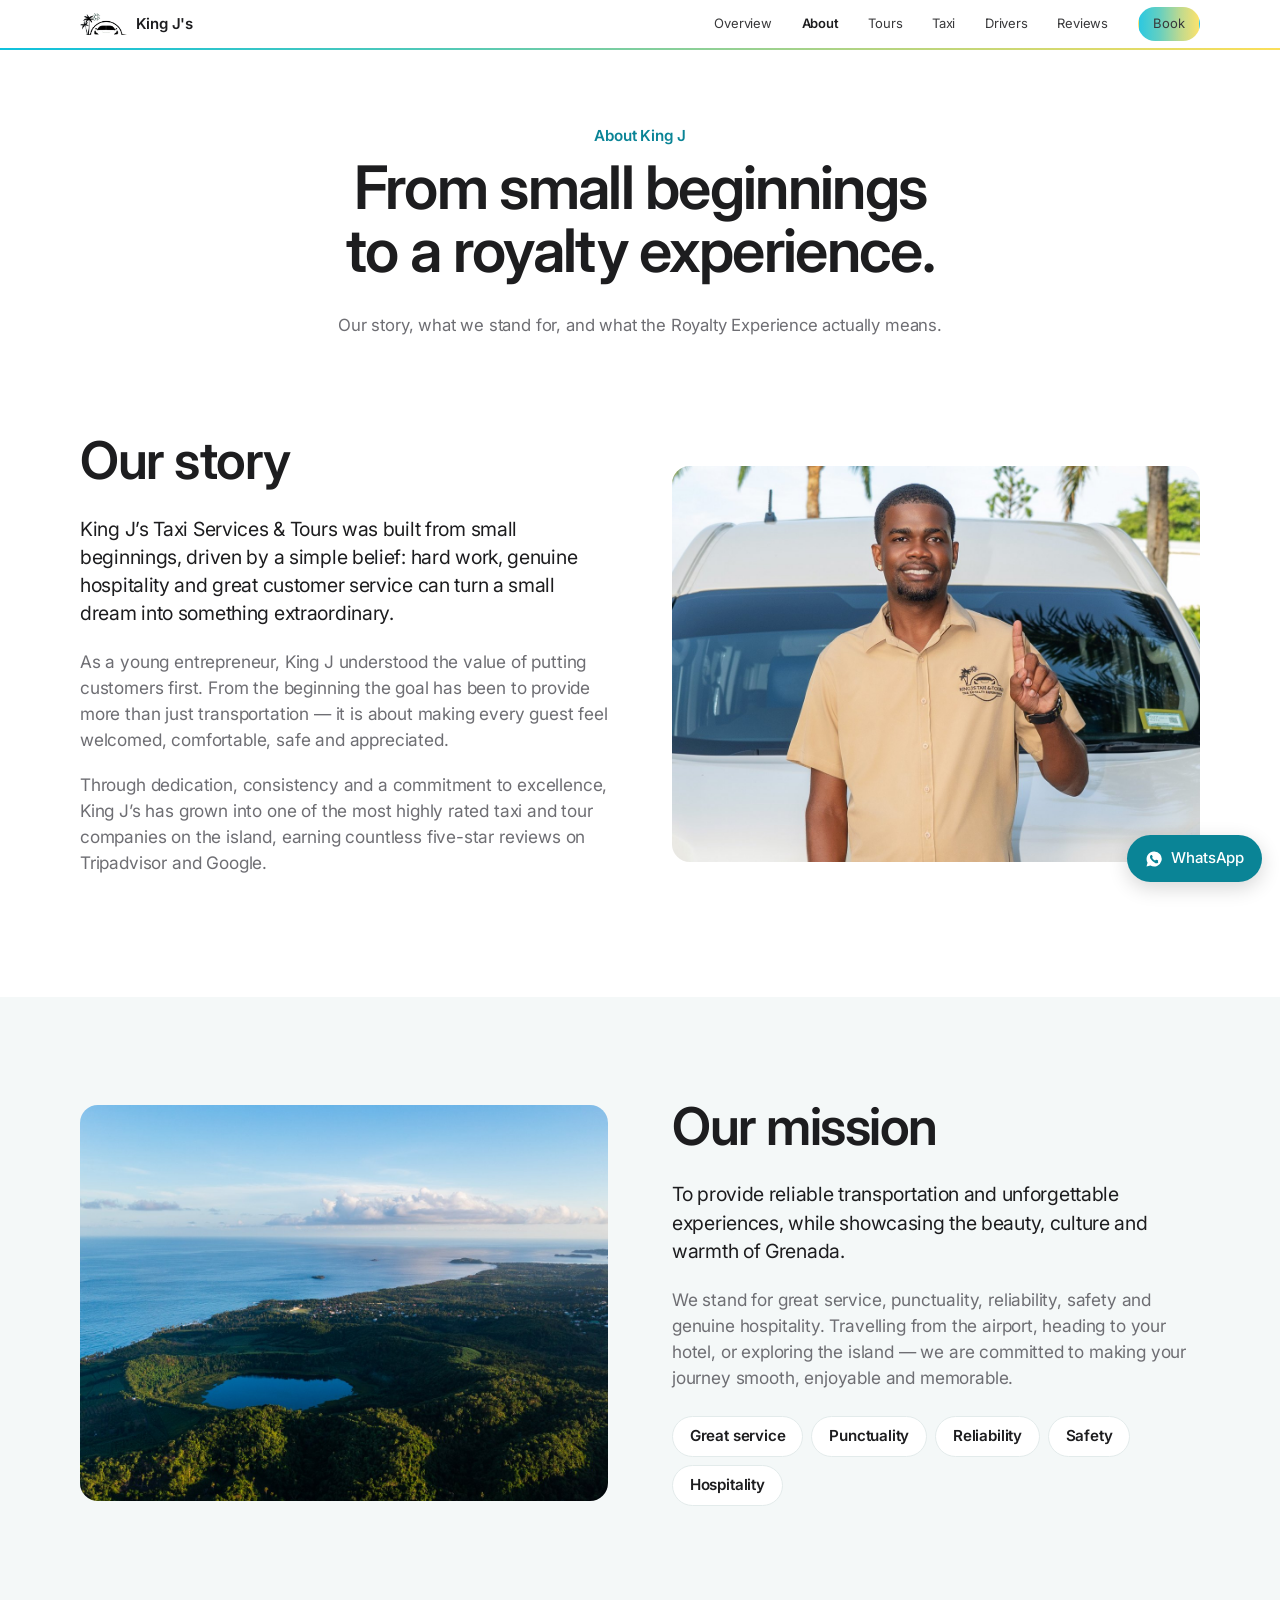
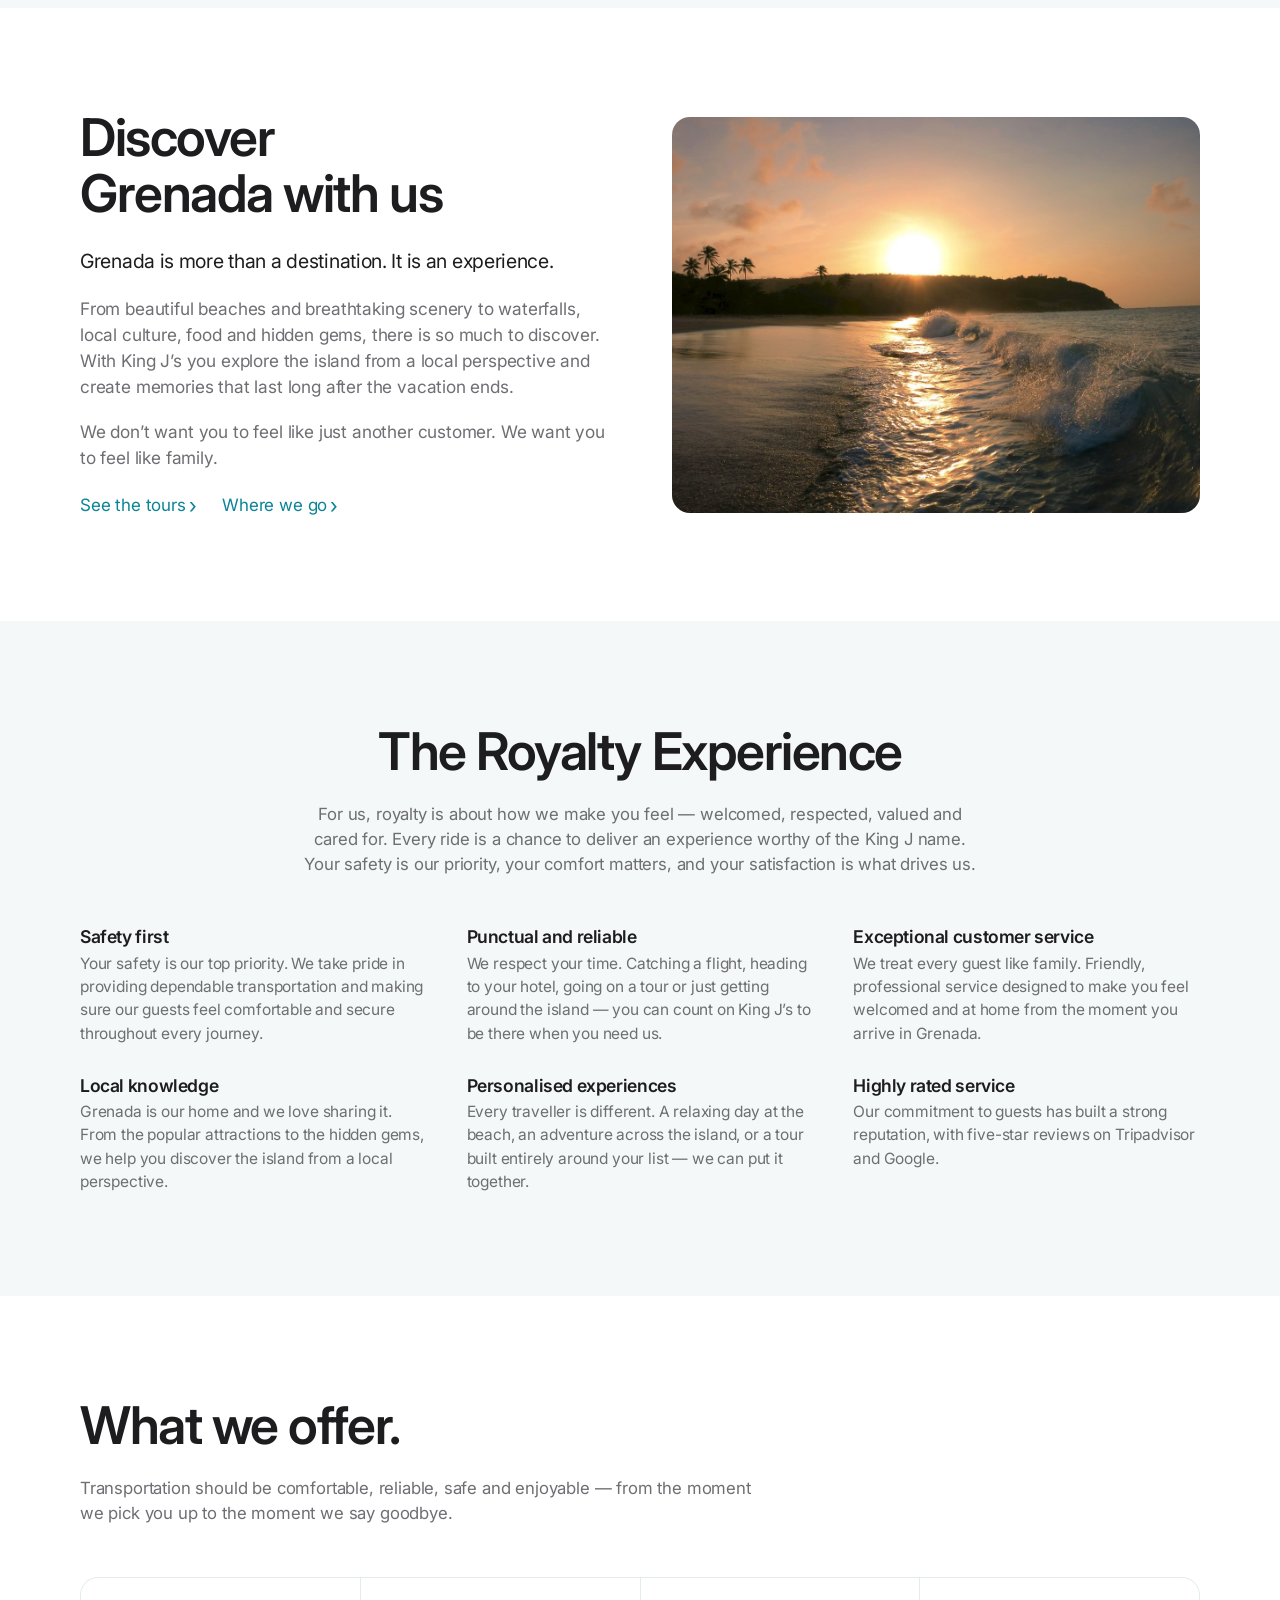
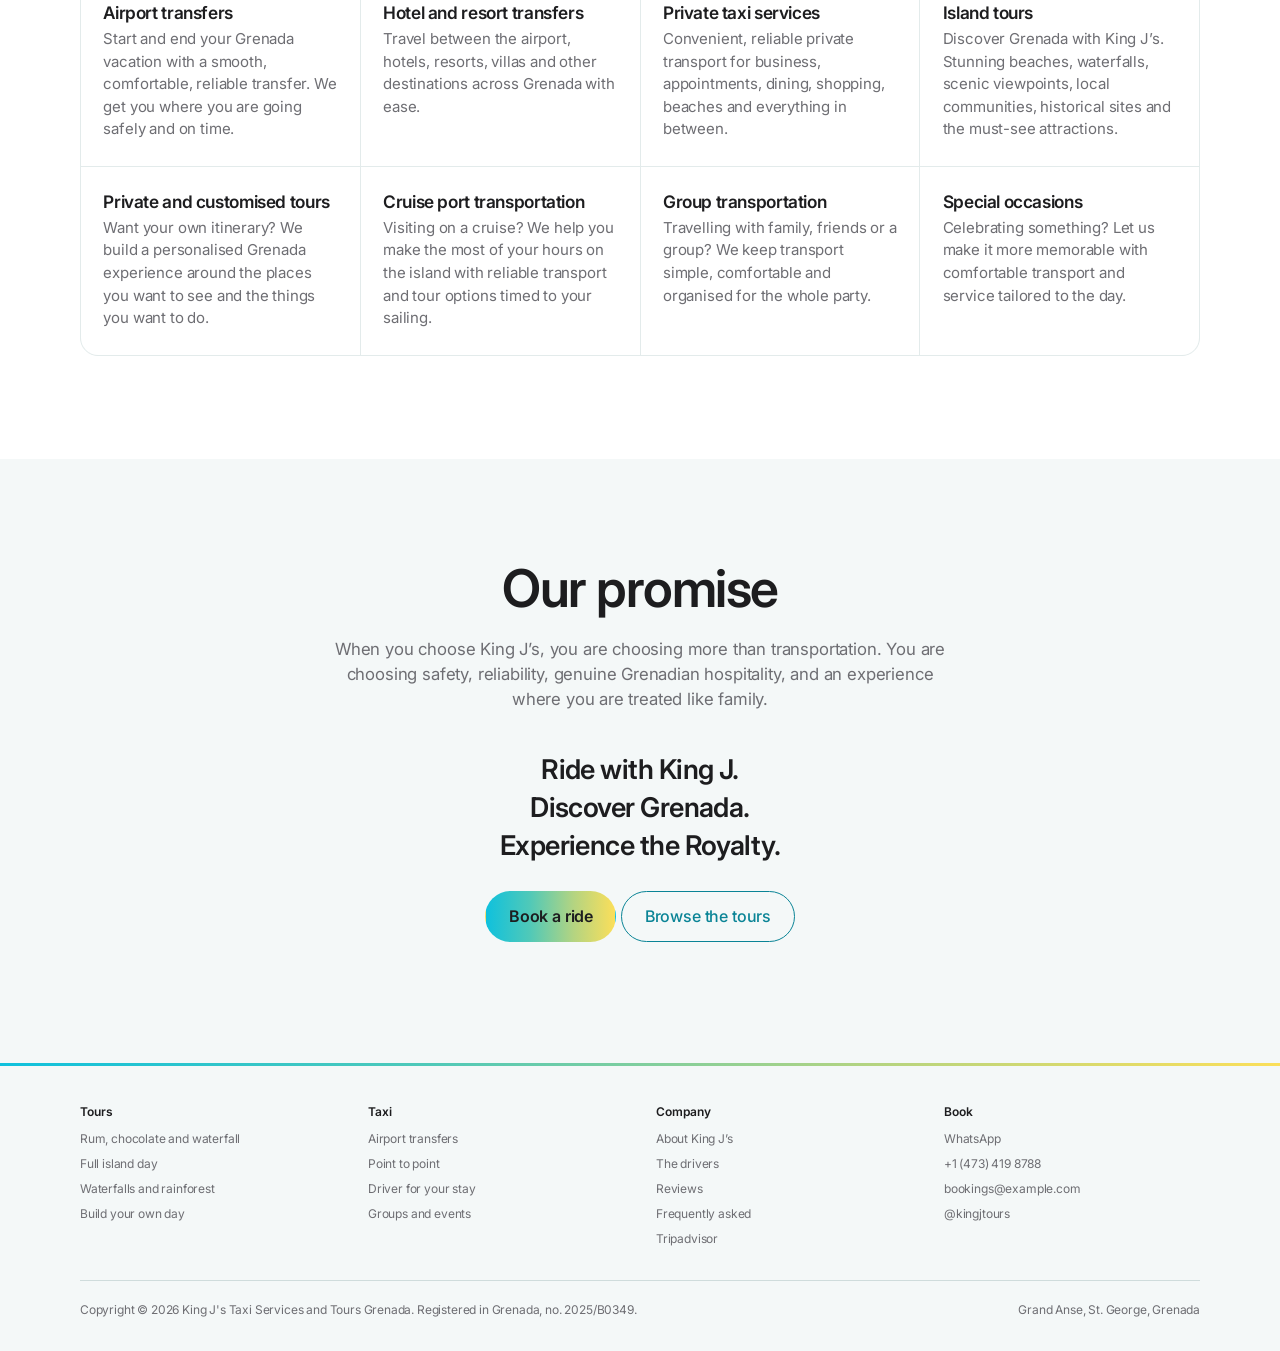
==== commit 4b61e9f8: "Add files via upload" ====
--- a/about.html
+++ b/about.html
@@ -23,12 +23,11 @@
     <button class="nav-toggle" type="button" aria-expanded="false" aria-controls="primary-nav">Menu</button>
     <nav class="nav" id="primary-nav" aria-label="Primary">
       <a href="index.html">Overview</a>
+      <a href="about.html" aria-current="page">About</a>
       <a href="tours.html">Tours</a>
-      <a href="about.html" aria-current="page">About</a>
       <a href="index.html#taxi">Taxi</a>
       <a href="index.html#drivers">Drivers</a>
       <a href="index.html#reviews">Reviews</a>
-      <a href="index.html#instagram">Photos</a>
       <a class="btn btn--primary" href="contact.html">Book</a>
     </nav>
   </div>
@@ -52,13 +51,13 @@
         <p>As a young entrepreneur, King J understood the value of putting customers first. From the beginning the goal has been to provide more than just transportation &mdash; it is about making every guest feel welcomed, comfortable, safe and appreciated.</p>
         <p>Through dedication, consistency and a commitment to excellence, King J&rsquo;s has grown into one of the most highly rated taxi and tour companies on the island, earning countless five-star reviews on Tripadvisor and Google.</p>
       </div>
-      <figure class="photo"><img src="assets/img/about-story.jpg" alt="A King J&rsquo;s driver with guests above St. George&rsquo;s" loading="lazy"></figure>
+      <figure class="photo"><img src="assets/img/about-story.jpg" alt="A King J&rsquo;s driver with the van" loading="lazy"></figure>
     </div>
   </section>
 
   <section class="band band--alt">
     <div class="wrap wrap--wide split">
-      <figure class="photo"><img src="assets/img/card-island.jpg" alt="A King J&rsquo;s group with their driver on the Grand Etang boardwalk" loading="lazy"></figure>
+      <figure class="photo"><img src="assets/img/about-mission.jpg" alt="A crater lake and the north coast of Grenada from the air" loading="lazy"></figure>
       <div class="prose">
         <h2>Our mission</h2>
         <p class="first">To provide reliable transportation and unforgettable experiences, while showcasing the beauty, culture and warmth of Grenada.</p>
@@ -79,7 +78,7 @@
         <p>We don&rsquo;t want you to feel like just another customer. We want you to feel like family.</p>
         <div class="chev-row" style="margin-top:1.4rem"><a class="chev" href="tours.html">See the tours</a><a class="chev" href="index.html#map">Where we go</a></div>
       </div>
-      <figure class="photo"><img src="assets/img/card-events.jpg" alt="An ole mas band on the road at Spice Mas" loading="lazy"></figure>
+      <figure class="photo"><img src="assets/img/about-discover.jpg" alt="Sunset over Levera Beach, Grenada" loading="lazy"></figure>
     </div>
   </section>
 
--- a/assets/css/style.css
+++ b/assets/css/style.css
@@ -477,3 +477,13 @@
   .hero { min-height: calc(92svh - var(--nav-h)); }
   .slide__inner { padding-block: 3rem; }
 }
+
+/* ---------- Two drivers, portrait frames --------------------------------- */
+.people--two { grid-template-columns: repeat(2, minmax(0,1fr)); max-width: 820px; margin-inline: auto; }
+@media (max-width: 700px) { .people--two { grid-template-columns: 1fr; max-width: 420px; } }
+.person .photo { aspect-ratio: 4 / 5; }
+.person__badge { display: none; }
+
+/* every photo fills its frame without distortion or letterboxing */
+.photo img { width: 100%; height: 100%; object-fit: cover; object-position: center; display: block; }
+.split .photo img, .tile .photo img, .person .photo img { height: 100%; }
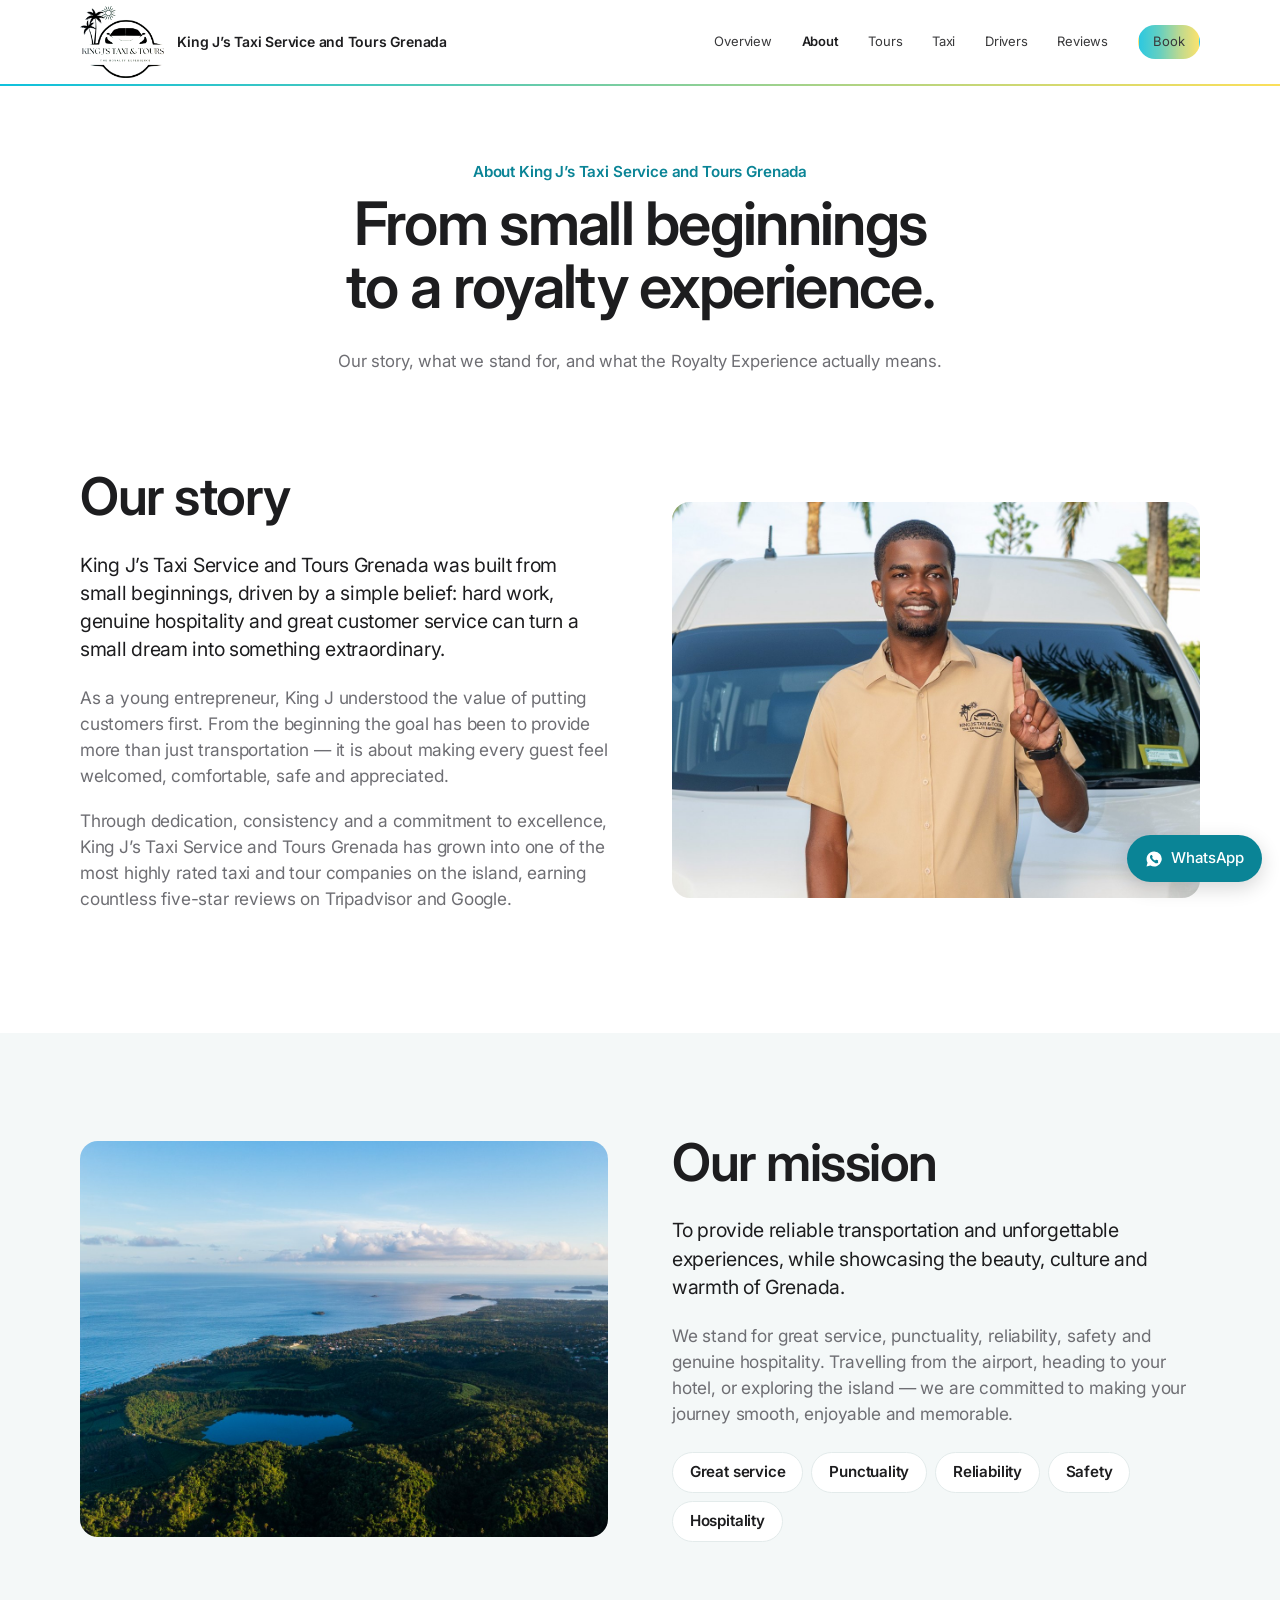
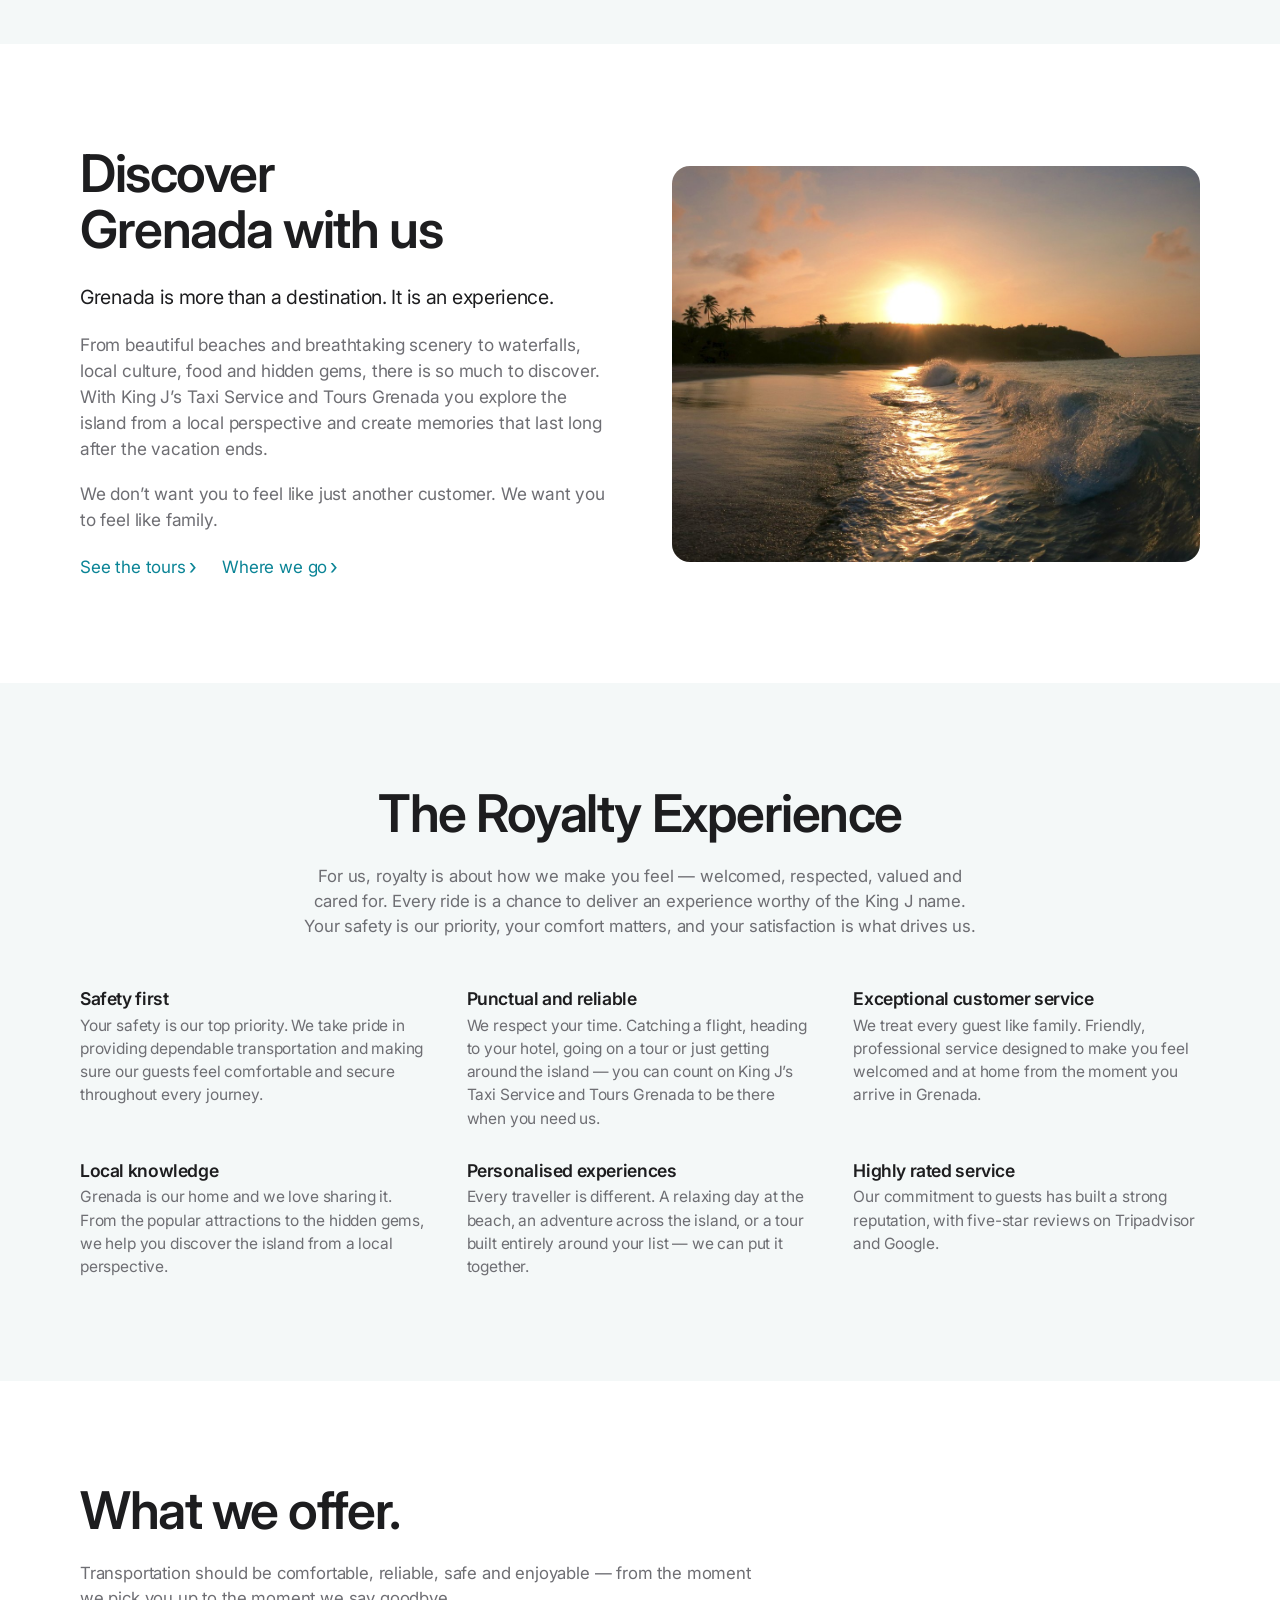
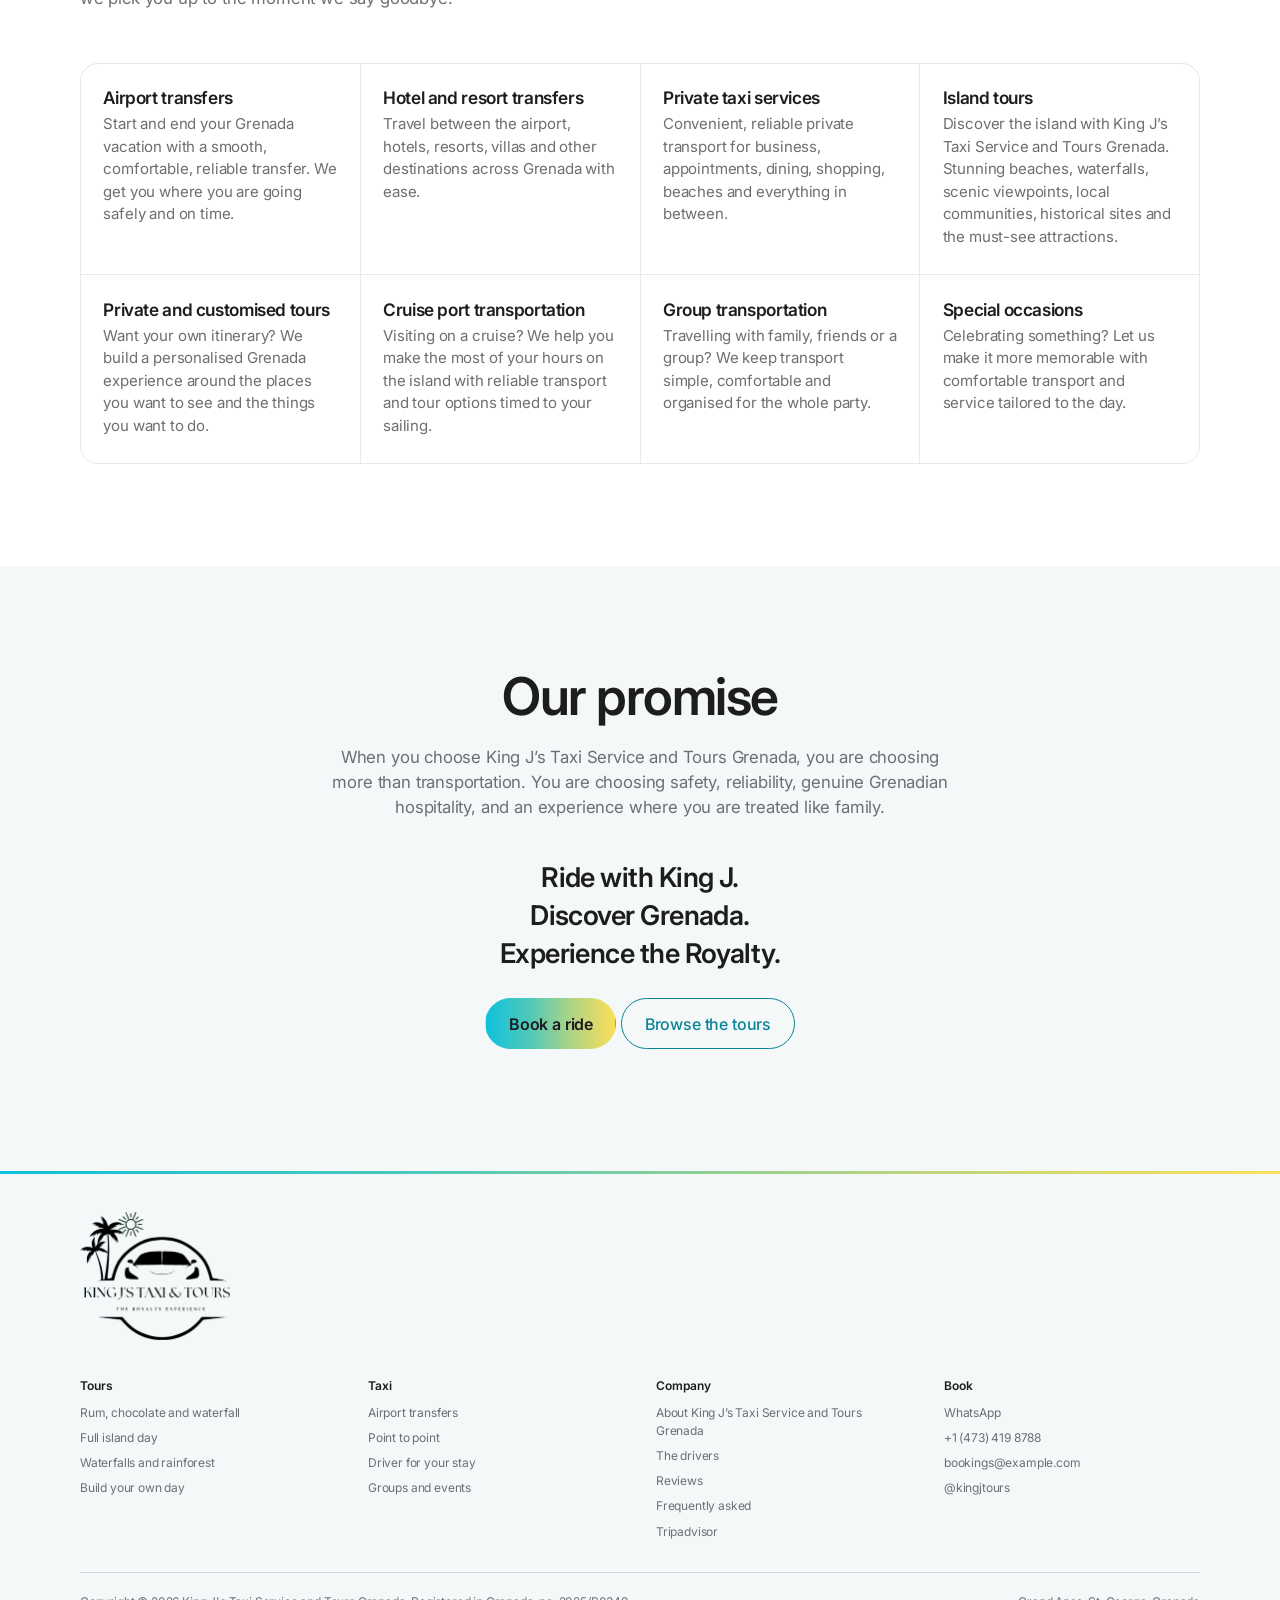
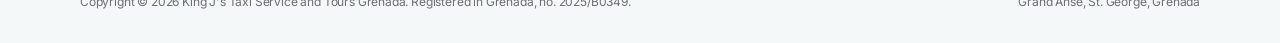
==== commit 91bc2ab9: "Add files via upload" ====
--- a/about.html
+++ b/about.html
@@ -3,9 +3,9 @@
 <head>
 <meta charset="utf-8">
 <meta name="viewport" content="width=device-width, initial-scale=1">
-<title>About King J&rsquo;s Taxi Services &amp; Tours &mdash; our story and our promise</title>
-<meta name="description" content="The story behind King J's Taxi Services &amp; Tours in Grenada — how it started, what we stand for, what we offer, and what the Royalty Experience means.">
-<link rel="icon" href="assets/img/kingj-logo.png">
+<title>About King J&rsquo;s Taxi Service and Tours Grenada &mdash; our story and our promise</title>
+<meta name="description" content="The story behind King J's Taxi Service and Tours Grenada — how it started, what we stand for, what we offer, and what the Royalty Experience means.">
+<link rel="icon" href="assets/img/favicon.png">
 <link rel="preconnect" href="https://fonts.googleapis.com">
 <link rel="preconnect" href="https://fonts.gstatic.com" crossorigin>
 <link href="https://fonts.googleapis.com/css2?family=Inter:wght@400;500;600;700&display=swap" rel="stylesheet">
@@ -17,8 +17,8 @@
 <header class="masthead">
   <div class="wrap wrap--wide masthead__inner">
     <a class="brand" href="index.html">
-      <img src="assets/img/kingj-mark.png" alt="" width="1186" height="556">
-      <span class="brand__name">King J's</span>
+      <img src="assets/img/kingj-logo.png" alt="" width="1208" height="1031">
+      <span class="brand__name">King J&rsquo;s Taxi Service and Tours Grenada</span>
     </a>
     <button class="nav-toggle" type="button" aria-expanded="false" aria-controls="primary-nav">Menu</button>
     <nav class="nav" id="primary-nav" aria-label="Primary">
@@ -37,7 +37,7 @@
 
   <section class="pagehead">
     <div class="wrap">
-      <p class="eyebrow">About King J</p>
+      <p class="eyebrow">About King J&rsquo;s Taxi Service and Tours Grenada</p>
       <h1>From small beginnings to a royalty experience.</h1>
       <p class="sub">Our story, what we stand for, and what the Royalty Experience actually means.</p>
     </div>
@@ -47,11 +47,11 @@
     <div class="wrap wrap--wide split">
       <div class="prose">
         <h2>Our story</h2>
-        <p class="first">King J&rsquo;s Taxi Services &amp; Tours was built from small beginnings, driven by a simple belief: hard work, genuine hospitality and great customer service can turn a small dream into something extraordinary.</p>
+        <p class="first">King J&rsquo;s Taxi Service and Tours Grenada was built from small beginnings, driven by a simple belief: hard work, genuine hospitality and great customer service can turn a small dream into something extraordinary.</p>
         <p>As a young entrepreneur, King J understood the value of putting customers first. From the beginning the goal has been to provide more than just transportation &mdash; it is about making every guest feel welcomed, comfortable, safe and appreciated.</p>
-        <p>Through dedication, consistency and a commitment to excellence, King J&rsquo;s has grown into one of the most highly rated taxi and tour companies on the island, earning countless five-star reviews on Tripadvisor and Google.</p>
+        <p>Through dedication, consistency and a commitment to excellence, King J&rsquo;s Taxi Service and Tours Grenada has grown into one of the most highly rated taxi and tour companies on the island, earning countless five-star reviews on Tripadvisor and Google.</p>
       </div>
-      <figure class="photo"><img src="assets/img/about-story.jpg" alt="A King J&rsquo;s driver with the van" loading="lazy"></figure>
+      <figure class="photo"><img src="assets/img/about-story.jpg" alt="A King J&rsquo;s Taxi Service and Tours Grenada driver with the van" loading="lazy"></figure>
     </div>
   </section>
 
@@ -74,7 +74,7 @@
       <div class="prose">
         <h2>Discover Grenada with us</h2>
         <p class="first">Grenada is more than a destination. It is an experience.</p>
-        <p>From beautiful beaches and breathtaking scenery to waterfalls, local culture, food and hidden gems, there is so much to discover. With King J&rsquo;s you explore the island from a local perspective and create memories that last long after the vacation ends.</p>
+        <p>From beautiful beaches and breathtaking scenery to waterfalls, local culture, food and hidden gems, there is so much to discover. With King J&rsquo;s Taxi Service and Tours Grenada you explore the island from a local perspective and create memories that last long after the vacation ends.</p>
         <p>We don&rsquo;t want you to feel like just another customer. We want you to feel like family.</p>
         <div class="chev-row" style="margin-top:1.4rem"><a class="chev" href="tours.html">See the tours</a><a class="chev" href="index.html#map">Where we go</a></div>
       </div>
@@ -90,7 +90,7 @@
       </div>
       <div class="features">
         <div class="feature"><h3>Safety first</h3><p>Your safety is our top priority. We take pride in providing dependable transportation and making sure our guests feel comfortable and secure throughout every journey.</p></div>
-        <div class="feature"><h3>Punctual and reliable</h3><p>We respect your time. Catching a flight, heading to your hotel, going on a tour or just getting around the island &mdash; you can count on King J&rsquo;s to be there when you need us.</p></div>
+        <div class="feature"><h3>Punctual and reliable</h3><p>We respect your time. Catching a flight, heading to your hotel, going on a tour or just getting around the island &mdash; you can count on King J&rsquo;s Taxi Service and Tours Grenada to be there when you need us.</p></div>
         <div class="feature"><h3>Exceptional customer service</h3><p>We treat every guest like family. Friendly, professional service designed to make you feel welcomed and at home from the moment you arrive in Grenada.</p></div>
         <div class="feature"><h3>Local knowledge</h3><p>Grenada is our home and we love sharing it. From the popular attractions to the hidden gems, we help you discover the island from a local perspective.</p></div>
         <div class="feature"><h3>Personalised experiences</h3><p>Every traveller is different. A relaxing day at the beach, an adventure across the island, or a tour built entirely around your list &mdash; we can put it together.</p></div>
@@ -109,7 +109,7 @@
         <div><h3>Airport transfers</h3><p>Start and end your Grenada vacation with a smooth, comfortable, reliable transfer. We get you where you are going safely and on time.</p></div>
         <div><h3>Hotel and resort transfers</h3><p>Travel between the airport, hotels, resorts, villas and other destinations across Grenada with ease.</p></div>
         <div><h3>Private taxi services</h3><p>Convenient, reliable private transport for business, appointments, dining, shopping, beaches and everything in between.</p></div>
-        <div><h3>Island tours</h3><p>Discover Grenada with King J&rsquo;s. Stunning beaches, waterfalls, scenic viewpoints, local communities, historical sites and the must-see attractions.</p></div>
+        <div><h3>Island tours</h3><p>Discover the island with King J&rsquo;s Taxi Service and Tours Grenada. Stunning beaches, waterfalls, scenic viewpoints, local communities, historical sites and the must-see attractions.</p></div>
         <div><h3>Private and customised tours</h3><p>Want your own itinerary? We build a personalised Grenada experience around the places you want to see and the things you want to do.</p></div>
         <div><h3>Cruise port transportation</h3><p>Visiting on a cruise? We help you make the most of your hours on the island with reliable transport and tour options timed to your sailing.</p></div>
         <div><h3>Group transportation</h3><p>Travelling with family, friends or a group? We keep transport simple, comfortable and organised for the whole party.</p></div>
@@ -121,7 +121,7 @@
   <section class="band band--alt">
     <div class="wrap closer" style="max-width:44rem">
       <h2>Our promise</h2>
-      <p class="sub" style="margin-inline:auto">When you choose King J&rsquo;s, you are choosing more than transportation. You are choosing safety, reliability, genuine Grenadian hospitality, and an experience where you are treated like family.</p>
+      <p class="sub" style="margin-inline:auto">When you choose King J&rsquo;s Taxi Service and Tours Grenada, you are choosing more than transportation. You are choosing safety, reliability, genuine Grenadian hospitality, and an experience where you are treated like family.</p>
       <p class="chant" style="margin-top:2.4rem">Ride with King J.<br>Discover Grenada.<br>Experience the Royalty.</p>
       <p><a class="btn btn--primary" href="contact.html">Book a ride</a> <a class="btn btn--outline" href="tours.html">Browse the tours</a></p>
     </div>
@@ -132,6 +132,7 @@
 <footer class="foot">
   <div class="foot__rule" aria-hidden="true"></div>
   <div class="wrap wrap--wide">
+    <a class="foot__logo" href="index.html"><img src="assets/img/kingj-logo.png" alt="King J&rsquo;s Taxi Service and Tours Grenada &mdash; The Royalty Experience" width="1208" height="1031" loading="lazy"></a>
     <div class="foot__grid">
       <div>
         <h4>Tours</h4>
@@ -154,7 +155,7 @@
       <div>
         <h4>Company</h4>
         <ul>
-          <li><a href="about.html">About King J&rsquo;s</a></li>
+          <li><a href="about.html">About King J&rsquo;s Taxi Service and Tours Grenada</a></li>
           <li><a href="index.html#drivers">The drivers</a></li>
           <li><a href="index.html#reviews">Reviews</a></li>
           <li><a href="contact.html">Frequently asked</a></li>
@@ -173,13 +174,13 @@
       </div>
     </div>
     <div class="foot__base">
-      <span>Copyright &copy; <span id="year">2026</span> King J's Taxi Services and Tours Grenada. Registered in Grenada, no. 2025/B0349.</span>
+      <span>Copyright &copy; <span id="year">2026</span> King J's Taxi Service and Tours Grenada. Registered in Grenada, no. 2025/B0349.</span>
       <span>Grand Anse, St. George, Grenada</span>
     </div>
   </div>
 </footer>
 
-<a class="wa-float" href="https://wa.me/14734198788" aria-label="Message King J's on WhatsApp"><svg viewBox="0 0 24 24" fill="currentColor" aria-hidden="true"><path d="M12 2a10 10 0 0 0-8.6 15L2 22l5.2-1.4A10 10 0 1 0 12 2Zm5.8 14.2c-.2.7-1.2 1.3-1.9 1.4-.5.1-1.1.1-1.8-.1a13.9 13.9 0 0 1-6.7-5.8c-.5-.9-.8-1.8-.8-2.6 0-.9.4-1.7 1-2.2.2-.2.5-.3.7-.3h.5c.2 0 .4 0 .6.5l.8 1.9c.1.2 0 .4-.1.5l-.5.6c-.1.2-.2.3 0 .6a9.4 9.4 0 0 0 3.7 3.2c.3.1.4.1.6-.1l.7-.8c.2-.2.3-.2.6-.1l1.8.9c.3.1.4.2.5.3 0 .2 0 .8-.2 1.4Z"/></svg><span>WhatsApp</span></a>
+<a class="wa-float" href="https://wa.me/14734198788" aria-label="Message King J's Taxi Service and Tours Grenada on WhatsApp"><svg viewBox="0 0 24 24" fill="currentColor" aria-hidden="true"><path d="M12 2a10 10 0 0 0-8.6 15L2 22l5.2-1.4A10 10 0 1 0 12 2Zm5.8 14.2c-.2.7-1.2 1.3-1.9 1.4-.5.1-1.1.1-1.8-.1a13.9 13.9 0 0 1-6.7-5.8c-.5-.9-.8-1.8-.8-2.6 0-.9.4-1.7 1-2.2.2-.2.5-.3.7-.3h.5c.2 0 .4 0 .6.5l.8 1.9c.1.2 0 .4-.1.5l-.5.6c-.1.2-.2.3 0 .6a9.4 9.4 0 0 0 3.7 3.2c.3.1.4.1.6-.1l.7-.8c.2-.2.3-.2.6-.1l1.8.9c.3.1.4.2.5.3 0 .2 0 .8-.2 1.4Z"/></svg><span>WhatsApp</span></a>
 
 <script src="assets/js/main.js"></script>
 </body>
--- a/assets/css/style.css
+++ b/assets/css/style.css
@@ -28,7 +28,7 @@
   --wrap: 1024px;
   --wrap-wide: 1200px;
   --gutter: clamp(1.25rem, 5vw, 2.5rem);
-  --nav-h: 48px;
+  --nav-h: 84px;
   --radius: 18px;
   --radius-lg: 28px;
 }
@@ -132,8 +132,12 @@
   gap: 1rem; min-height: var(--nav-h);
 }
 .brand { display: flex; align-items: center; gap: .55rem; text-decoration: none; }
-.brand img { height: 22px; width: auto; }
-.brand__name { font-size: .9375rem; font-weight: 600; letter-spacing: -0.015em; }
+.brand { min-width: 0; gap: .8rem; }
+.brand img { height: 72px; width: auto; flex: none; }
+.brand__name { font-size: .875rem; font-weight: 600; letter-spacing: -0.015em; line-height: 1.2; color: var(--black); }
+@media (max-width: 1080px) and (min-width: 861px) { .nav { gap: 1.2rem; } .brand__name { max-width: 12em; } }
+@media (max-width: 860px) { :root { --nav-h: 70px; } .brand img { height: 58px; } }
+@media (max-width: 420px) { .brand img { height: 52px; } .brand__name { font-size: .8125rem; max-width: 14em; } }
 
 .nav { display: flex; align-items: center; gap: 1.85rem; }
 .nav a {
@@ -387,6 +391,8 @@
 .foot { background: var(--bg-alt); color: var(--gray); padding-block: 0 2rem; font-size: .75rem; line-height: 1.5; }
 .foot__grid { margin-top: 2.5rem; display: grid; gap: 1.75rem 2rem; grid-template-columns: repeat(4, 1fr); padding-bottom: 1.5rem; border-bottom: 1px solid var(--line); }
 @media (max-width: 760px) { .foot__grid { grid-template-columns: repeat(2, 1fr); } }
+.foot__logo { display: block; width: 150px; margin: 2.4rem 0 .6rem; }
+.foot__logo img { display: block; width: 100%; height: auto; }
 .foot h4 { font-size: .75rem; font-weight: 600; color: var(--black); margin-bottom: .7rem; letter-spacing: -0.005em; }
 .foot ul { list-style: none; margin: 0; padding: 0; }
 .foot li { margin-bottom: .45rem; }
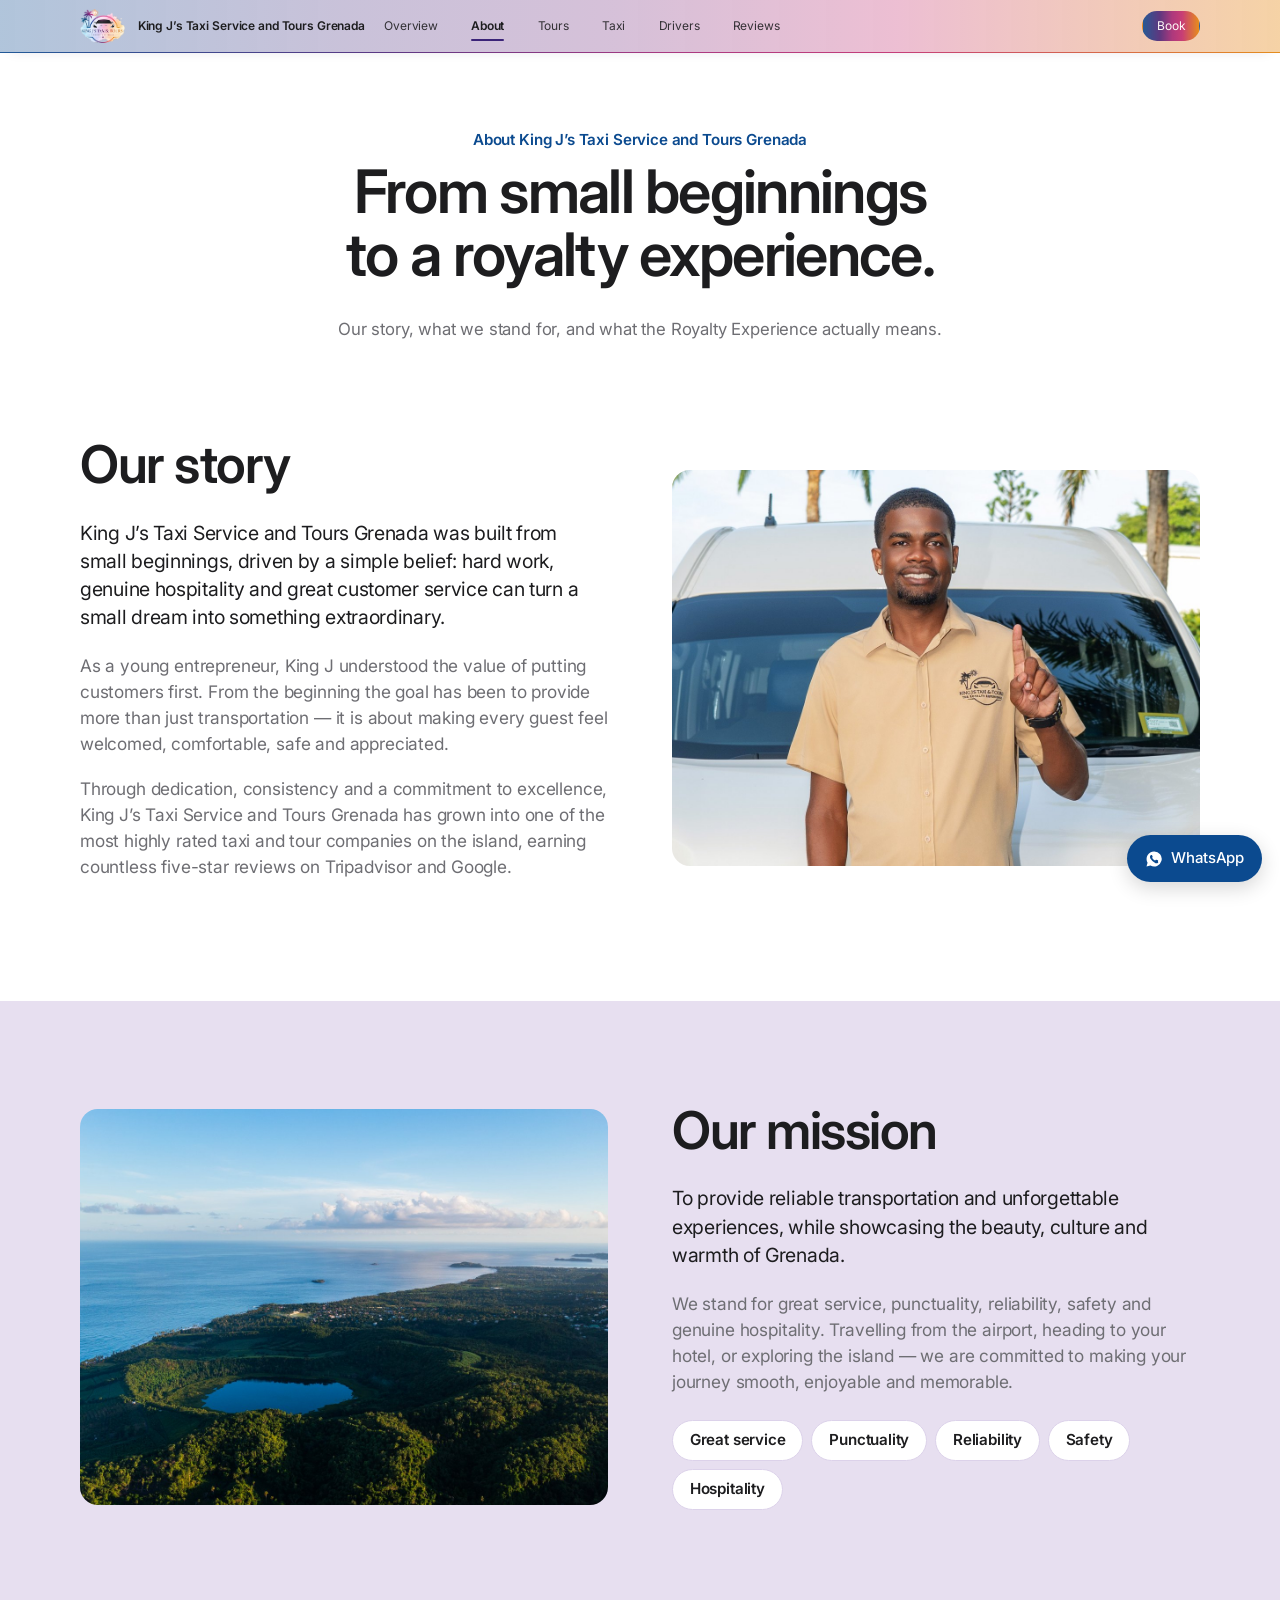
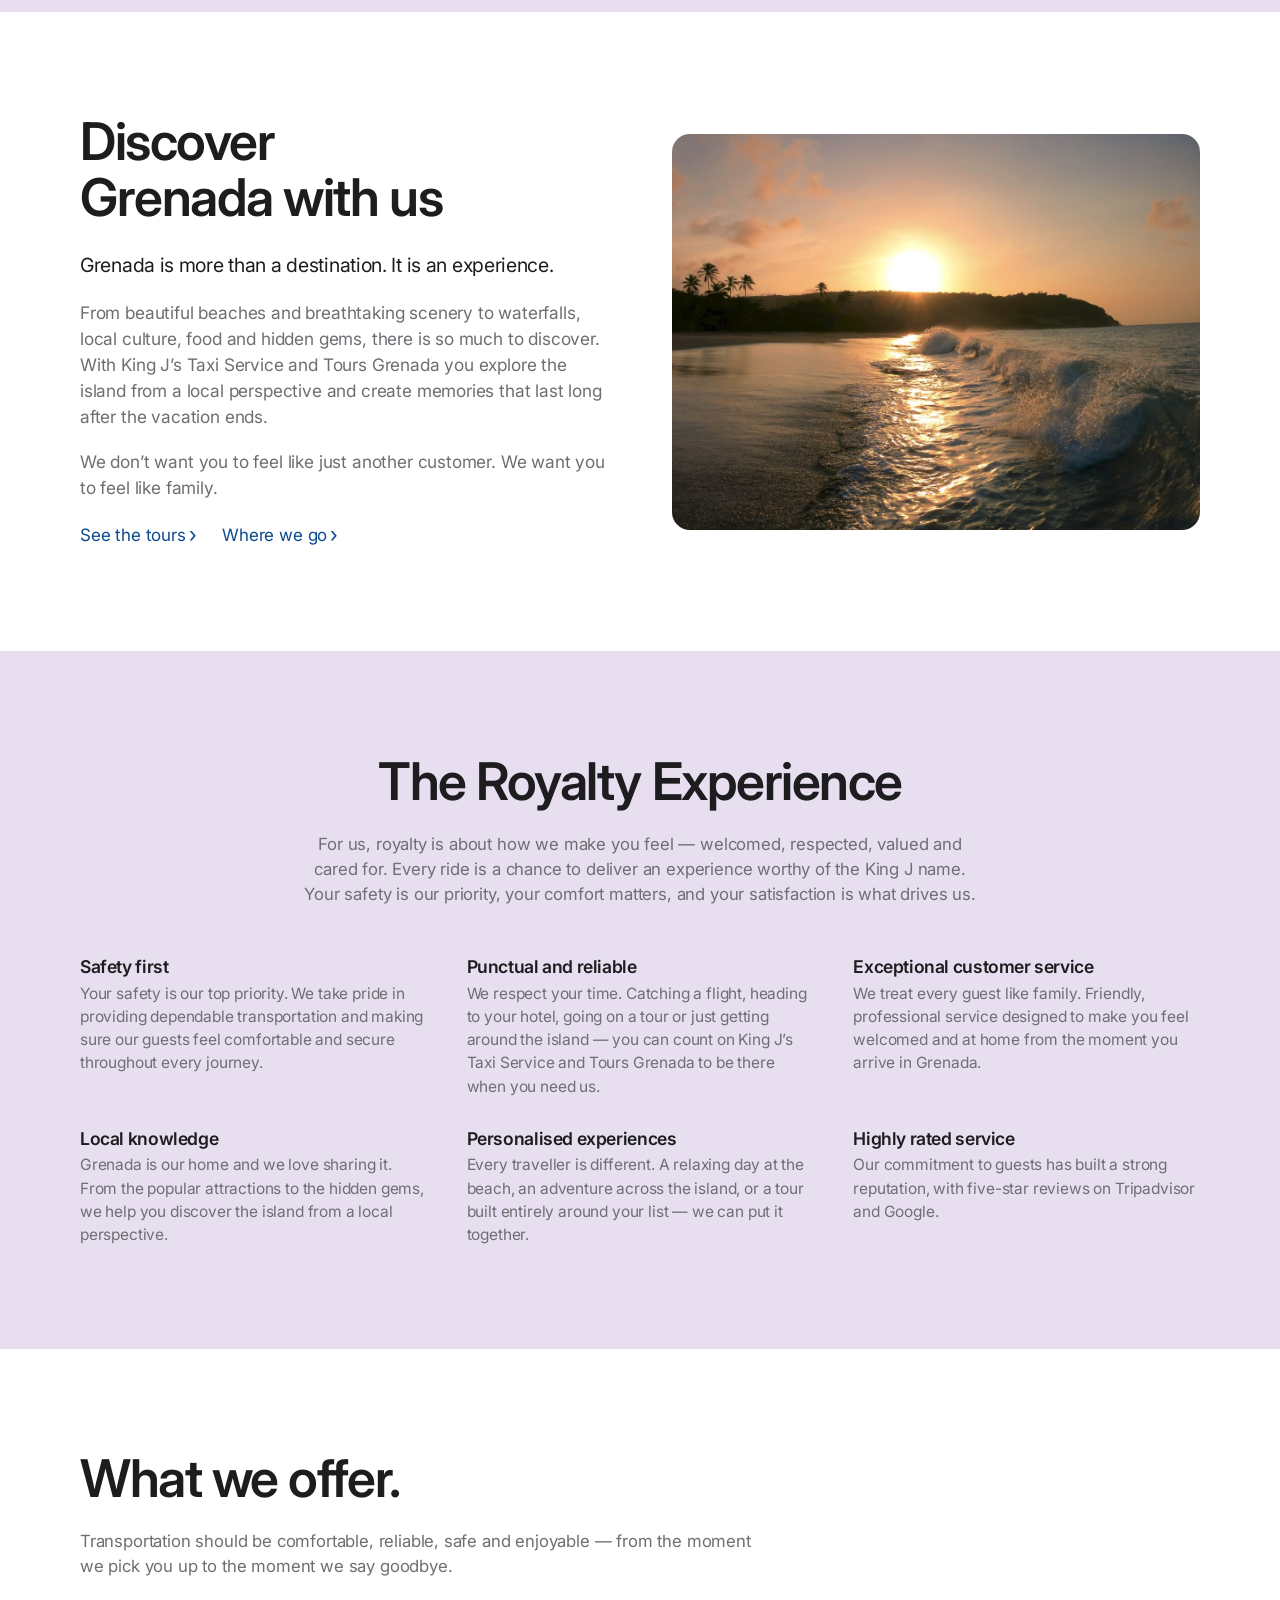
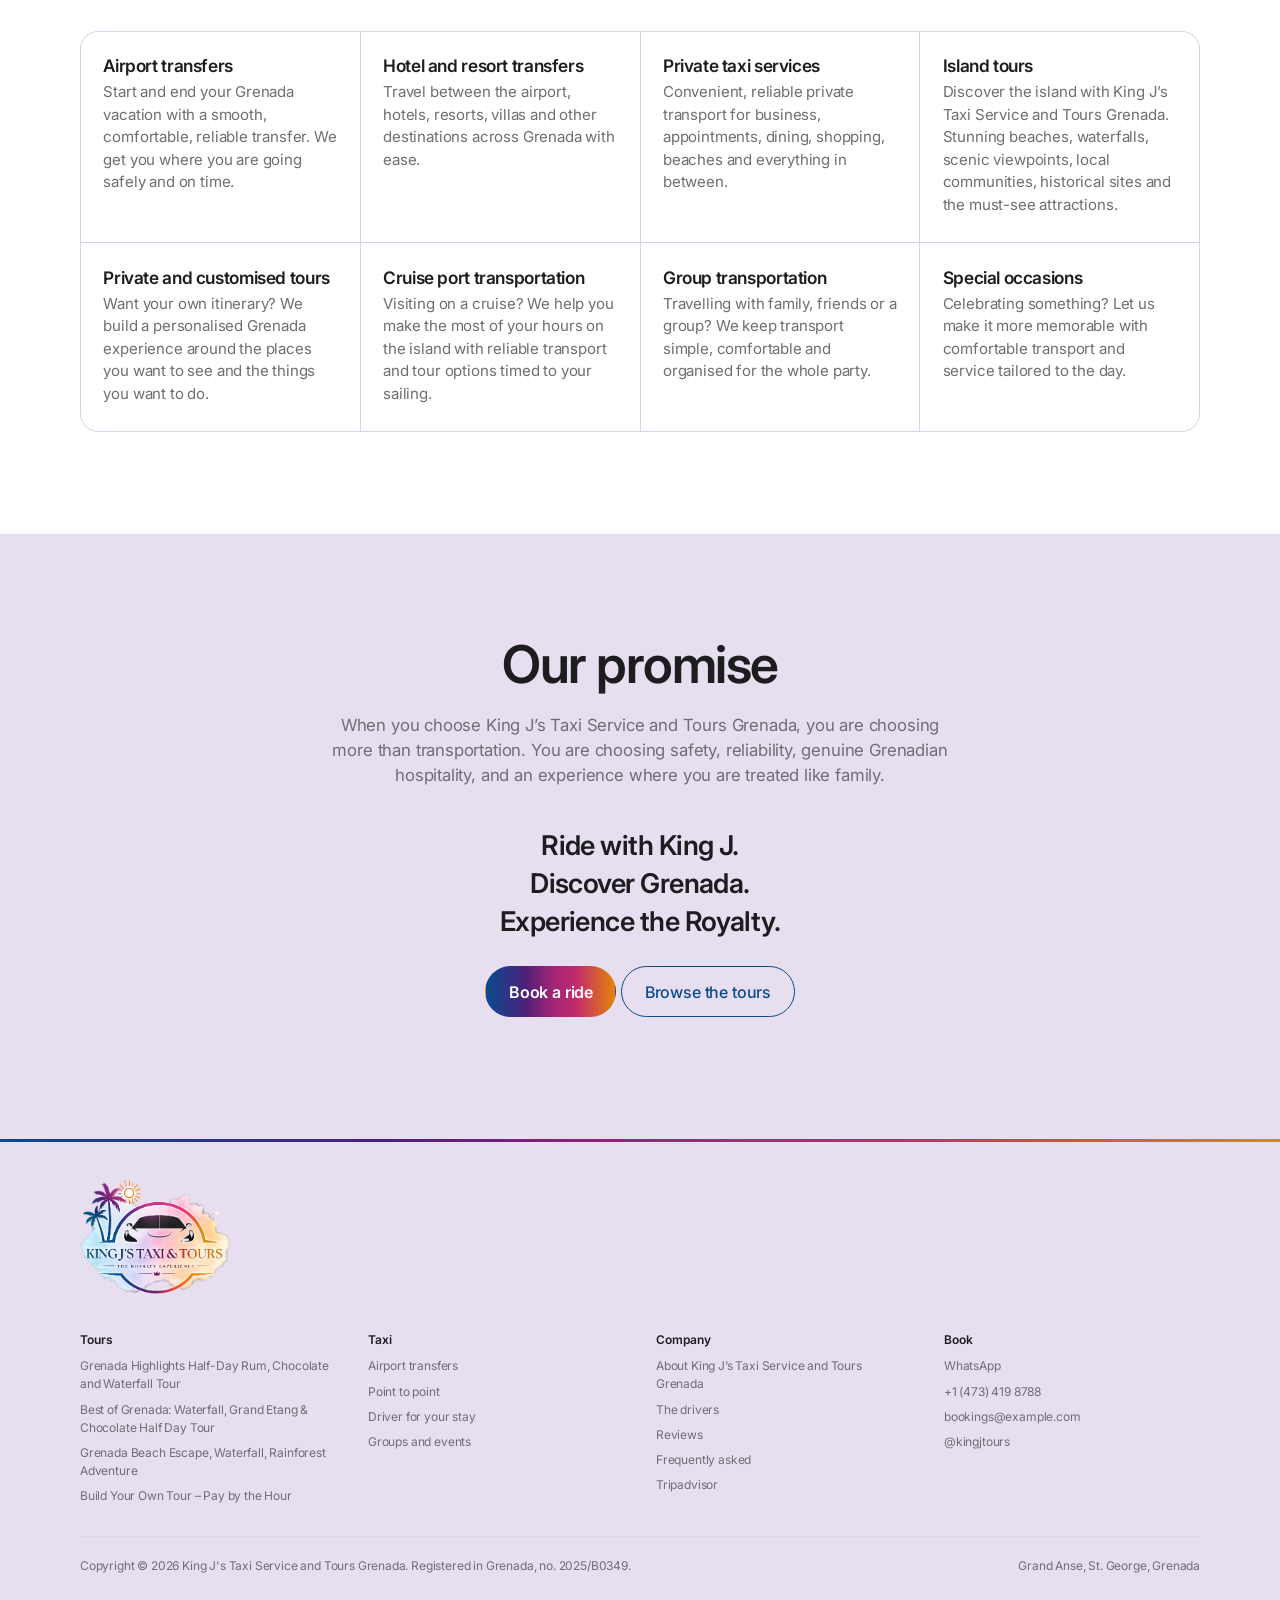
==== commit 46cb0a83: "Add files via upload" ====
--- a/about.html
+++ b/about.html
@@ -137,10 +137,10 @@
       <div>
         <h4>Tours</h4>
         <ul>
-          <li><a href="tours.html#chocolate">Rum, chocolate and waterfall</a></li>
-          <li><a href="tours.html#island">Full island day</a></li>
-          <li><a href="tours.html#waterfalls">Waterfalls and rainforest</a></li>
-          <li><a href="tours.html#custom">Build your own day</a></li>
+          <li><a href="tours.html#chocolate">Grenada Highlights Half-Day Rum, Chocolate and Waterfall Tour</a></li>
+          <li><a href="tours.html#island">Best of Grenada: Waterfall, Grand Etang &amp; Chocolate Half Day Tour</a></li>
+          <li><a href="tours.html#waterfalls">Grenada Beach Escape, Waterfall, Rainforest Adventure</a></li>
+          <li><a href="tours.html#custom">Build Your Own Tour &ndash; Pay by the Hour</a></li>
         </ul>
       </div>
       <div>
--- a/assets/css/style.css
+++ b/assets/css/style.css
@@ -1,6 +1,6 @@
 /* ==========================================================================
    King J's Taxi Services & Tours — Grenada
-   White, typographic, Apple-influenced. Green used sparingly as the accent.
+   White background, typographic, Apple-influenced. Colours taken from the logo.
    ========================================================================== */
 
 :root {
@@ -8,27 +8,28 @@
   --gray:       #6E6E73;
   --gray-2:     #86868B;
   --bg:         #FFFFFF;
-  --bg-alt:     #F4F8F8;
-  --bg-alt-2:   #FAFAFA;
-  --line:       #CFDCDC;
-  --line-soft:  #E3EBEB;
-
-  --cyan:       #0FC1DD;
-  --teal:       #50C9B8;
-  --green:      #86CE9E;
-  --lime:       #B4D481;
-  --yellow:     #FBDF5A;
-  --accent:     #0A8496;   /* readable cyan for links and icons */
-  --accent-2:   #0FC1DD;
+  --bg-alt:     #E7DFF0;
+  --bg-alt-2:   #F1ECF7;
+  --line:       #DCD8E4;
+  --line-soft:  #DCD2EA;
+
+  --blue:       #0B4A8F;   /* logo palms and lettering */
+  --indigo:     #3B2478;
+  --purple:     #6B2076;
+  --pink:       #C22A6D;
+  --orange:     #E58408;
+  --sun:        #F0A500;
+  --accent:     #0B4A8F;   /* readable blue for links and icons */
+  --accent-2:   #C22A6D;   /* pink for hovers */
   --gold:       #C9A227;
-  --brand-grad: linear-gradient(90deg, #0FC1DD 0%, #50C9B8 34%, #B4D481 68%, #FBDF5A 100%);
+  --brand-grad: linear-gradient(90deg, #0B4A8F 0%, #4A2278 30%, #A32475 52%, #C22A6D 70%, #E58408 100%);
 
   --sans: "Inter", -apple-system, BlinkMacSystemFont, "Segoe UI", Helvetica, Arial, sans-serif;
 
   --wrap: 1024px;
   --wrap-wide: 1200px;
   --gutter: clamp(1.25rem, 5vw, 2.5rem);
-  --nav-h: 84px;
+  --nav-h: 52px;
   --radius: 18px;
   --radius-lg: 28px;
 }
@@ -95,7 +96,7 @@
   border: 1px solid transparent; cursor: pointer; font-family: var(--sans);
   transition: background-color .2s, color .2s, border-color .2s, opacity .2s;
 }
-.btn--primary { background-image: var(--brand-grad); color: var(--black); font-weight: 600; }
+.btn--primary { background-image: var(--brand-grad); color: #fff; font-weight: 600; }
 .btn--primary:hover { filter: brightness(1.06); }
 .btn--dark { background: var(--black); color: #fff; }
 .btn--dark:hover { background: #333336; }
@@ -118,52 +119,105 @@
 
 .masthead {
   position: sticky; top: 0; z-index: 100;
-  background: rgba(255,255,255,.78);
+  background:
+    linear-gradient(90deg, rgba(11,74,143,.32) 0%, rgba(59,36,120,.28) 26%, rgba(107,32,118,.28) 48%,
+                    rgba(194,42,109,.30) 70%, rgba(229,132,8,.36) 100%),
+    rgba(255,255,255,.88);
   -webkit-backdrop-filter: saturate(180%) blur(20px);
   backdrop-filter: saturate(180%) blur(20px);
-  border-bottom: 1px solid var(--line-soft);
+  border-bottom: 0;
+  border-bottom: 1px solid rgba(20,10,40,.10);
+  box-shadow: 0 8px 14px -12px rgba(40,25,70,.18), 0 22px 34px -28px rgba(40,25,70,.14);
 }
 .masthead::after {
-  content: ""; position: absolute; left: 0; right: 0; bottom: -2px; height: 2px;
-  background-image: var(--brand-grad);
+  content: ""; position: absolute; left: 0; right: 0; bottom: -1px; height: 1px;
+  background-image: var(--brand-grad); opacity: .85;
 }
 .masthead__inner {
-  display: flex; align-items: center; justify-content: space-between;
-  gap: 1rem; min-height: var(--nav-h);
+  display: flex; align-items: center; gap: 1.2rem; min-height: var(--nav-h);
 }
 .brand { display: flex; align-items: center; gap: .55rem; text-decoration: none; }
 .brand { min-width: 0; gap: .8rem; }
-.brand img { height: 72px; width: auto; flex: none; }
-.brand__name { font-size: .875rem; font-weight: 600; letter-spacing: -0.015em; line-height: 1.2; color: var(--black); }
-@media (max-width: 1080px) and (min-width: 861px) { .nav { gap: 1.2rem; } .brand__name { max-width: 12em; } }
-@media (max-width: 860px) { :root { --nav-h: 70px; } .brand img { height: 58px; } }
-@media (max-width: 420px) { .brand img { height: 52px; } .brand__name { font-size: .8125rem; max-width: 14em; } }
-
-.nav { display: flex; align-items: center; gap: 1.85rem; }
+.brand img { height: 34px; width: auto; flex: none; }
+.brand__name { font-size: .75rem; font-weight: 600; letter-spacing: -0.01em; line-height: 1.15; color: var(--black);
+  white-space: nowrap; overflow: hidden; text-overflow: ellipsis; }
+@media (max-width: 1240px) and (min-width: 861px) { .nav { gap: 1.15rem; } }
+@media (max-width: 1080px) and (min-width: 861px) { .brand__name { display: none; } }
+@media (max-width: 860px) { :root { --nav-h: 52px; } .brand img { height: 30px; }
+  .brand__name { white-space: normal; overflow: visible; max-width: 13em; } }
+@media (max-width: 420px) { .brand img { height: 28px; } .brand__name { font-size: .6875rem; max-width: 12.5em; } }
+
+.nav { display: flex; flex: 1; align-items: center; justify-content: center; gap: clamp(1.1rem, 2.6vw, 2.4rem); }
 .nav a {
-  font-size: .8125rem; font-weight: 400; color: var(--black);
+  position: relative; font-size: .75rem; font-weight: 400;
   text-decoration: none; opacity: .88;
-}
-.nav a:hover { opacity: 1; }
+  transition: opacity .18s, color .18s;
+}
+.nav a:not(.btn) { background: none; box-shadow: none; padding: 0; }
+/* each menu item picks up one colour from the logo */
+.nav a:not(.btn) { color: var(--black); }
+.nav a:nth-of-type(1) { --nav-c: #0B4A8F; }
+.nav a:nth-of-type(2) { --nav-c: #3B2478; }
+.nav a:nth-of-type(3) { --nav-c: #6B2076; }
+.nav a:nth-of-type(4) { --nav-c: #A32475; }
+.nav a:nth-of-type(5) { --nav-c: #C22A6D; }
+.nav a:nth-of-type(6) { --nav-c: #D4551F; }
+.nav a:nth-of-type(7) { --nav-c: #E58408; }
+.nav a:not(.btn)::after {
+  content: ""; position: absolute; left: 0; right: 0; bottom: -6px; height: 2px;
+  border-radius: 2px; background: var(--nav-c, var(--black)); transform: scaleX(0); transform-origin: left;
+  transition: transform .22s ease;
+}
+.nav a:not(.btn):hover { opacity: 1; }
+.nav a:not(.btn):hover::after { transform: scaleX(1); }
 .nav a[aria-current="page"] { font-weight: 600; opacity: 1; }
-.nav .btn { font-size: .8125rem; padding: .38rem .9rem; }
+.nav a[aria-current="page"]:not(.btn)::after { transform: scaleX(1); }
+.nav .btn { font-size: .75rem; padding: .32rem .85rem; box-shadow: none; margin-left: auto; }
 
 .nav-toggle {
   display: none; background: none; border: 0; cursor: pointer;
   font-family: var(--sans); font-size: .8125rem; color: var(--black); padding: .4rem 0;
 }
 @media (max-width: 860px) {
-  .nav-toggle { display: block; }
+  .nav-toggle { display: block; margin-left: auto; }
+  .masthead__inner { gap: .75rem; }
   .nav {
     position: absolute; inset: var(--nav-h) 0 auto 0;
-    background: rgba(255,255,255,.97);
+    background:
+      linear-gradient(90deg, rgba(11,74,143,.34), rgba(107,32,118,.32) 50%, rgba(229,132,8,.40)),
+      rgba(255,255,255,.97);
+    box-shadow: 0 10px 16px -12px rgba(40,25,70,.24), 0 28px 40px -30px rgba(40,25,70,.18);
     -webkit-backdrop-filter: blur(20px); backdrop-filter: blur(20px);
     flex-direction: column; align-items: stretch; gap: 0;
     padding: .25rem var(--gutter) 1.2rem; border-bottom: 1px solid var(--line-soft);
   }
   .nav[hidden] { display: none; }
-  .nav a { padding: .85rem 0; font-size: 1.05rem; border-bottom: 1px solid var(--line-soft); }
-  .nav .btn { margin-top: .9rem; font-size: 1rem; padding: .7rem 1.2rem; }
+  .nav a:not(.btn) {
+    padding: .85rem 0 .85rem .9rem; font-size: 1.05rem;
+    border-bottom: 1px solid rgba(255,255,255,.55);
+    border-left: 3px solid var(--nav-c, var(--black)); border-radius: 2px;
+    background: none; box-shadow: none;
+  }
+  .nav a:not(.btn)::after { display: none; }
+  .nav .btn { margin: .9rem 0 0; font-size: 1rem; padding: .7rem 1.2rem; }
+}
+
+.tourgal {
+  display: grid; gap: .9rem; margin: -1.5rem 0 clamp(3.5rem,7vw,5.5rem);
+  grid-template-columns: 1.4fr 1fr 1fr;
+}
+.tourgal figure { margin: 0; overflow: hidden; border-radius: var(--radius); background: var(--bg-alt); }
+.tourgal img { width: 100%; height: 100%; aspect-ratio: 4 / 3; object-fit: cover; }
+.tourgal--six { grid-template-columns: repeat(3, 1fr); }
+.tourgal--two { grid-template-columns: 1fr 1fr; }
+.tourgal--many { grid-template-columns: repeat(4, 1fr); gap: .8rem; }
+.tourgal--two img { aspect-ratio: 3 / 2; }
+@media (max-width: 760px) {
+  .tourgal, .tourgal--six, .tourgal--two, .tourgal--many { grid-template-columns: 1fr 1fr; }
+.tourgal--many { grid-template-columns: repeat(4, 1fr); gap: .8rem; }
+  .tourgal figure:first-child { grid-column: 1 / -1; }
+  .tourgal--six figure:first-child { grid-column: 1 / -1; }
+  .tourgal--two figure:first-child { grid-column: auto; }
 }
 
 /* ---------- Sections ---------------------------------------------------- */
@@ -274,9 +328,16 @@
 /* ---------- Island map ------------------------------------------------------ */
 
 .island svg { width: 100%; height: auto; overflow: visible; max-height: 520px; }
-.island__coast { fill: rgba(80,201,184,.08); stroke: url(#coastGrad); stroke-width: 2.4; stroke-linejoin: round; stroke-linecap: round; }
+.island__sea { fill: none; stroke: #BFD9EA; stroke-width: 14; stroke-linejoin: round; opacity: .55; }
+.island__land { fill: url(#landGrad); stroke: none; filter: url(#islandShadow); }
+.mp-forest { fill: none; stroke: #5E8B43; stroke-width: 130; stroke-linecap: round; stroke-linejoin: round; opacity: .26; filter: url(#forestBlur); }
+.mp-hill { fill: url(#hillGrad); }
+.mp-tree { fill: #46702F; }
+.mp-river { fill: none; stroke: #5B9FD1; stroke-width: 1.8; stroke-linecap: round; opacity: .85; }
+.mp-lake { fill: #6FB0DC; stroke: #fff; stroke-width: 1.2; }
+.island__coast { fill: none; stroke: url(#coastGrad); stroke-width: 2.2; stroke-linejoin: round; stroke-linecap: round; }
 .pin { cursor: pointer; }
-.pin circle.dot { fill: var(--gray); transition: fill .15s; }
+.pin circle.dot { fill: var(--gray); stroke: #fff; stroke-width: 1.6; transition: fill .15s; }
 .pin circle.halo { fill: var(--accent); opacity: 0; transition: opacity .2s; }
 .island svg { max-height: 560px; }
 .pin:hover circle.dot, .pin[aria-pressed="true"] circle.dot { fill: var(--accent); }
@@ -461,7 +522,7 @@
 .hero .slide { opacity: 1; pointer-events: auto; }
 .person__badge {
   width: 46px; height: 46px; border-radius: 50%;
-  background-image: var(--brand-grad); color: var(--black);
+  background-image: var(--brand-grad); color: #fff;
   display: grid; place-items: center; font-weight: 700; font-size: 1rem;
   margin: 0 0 1rem;
 }
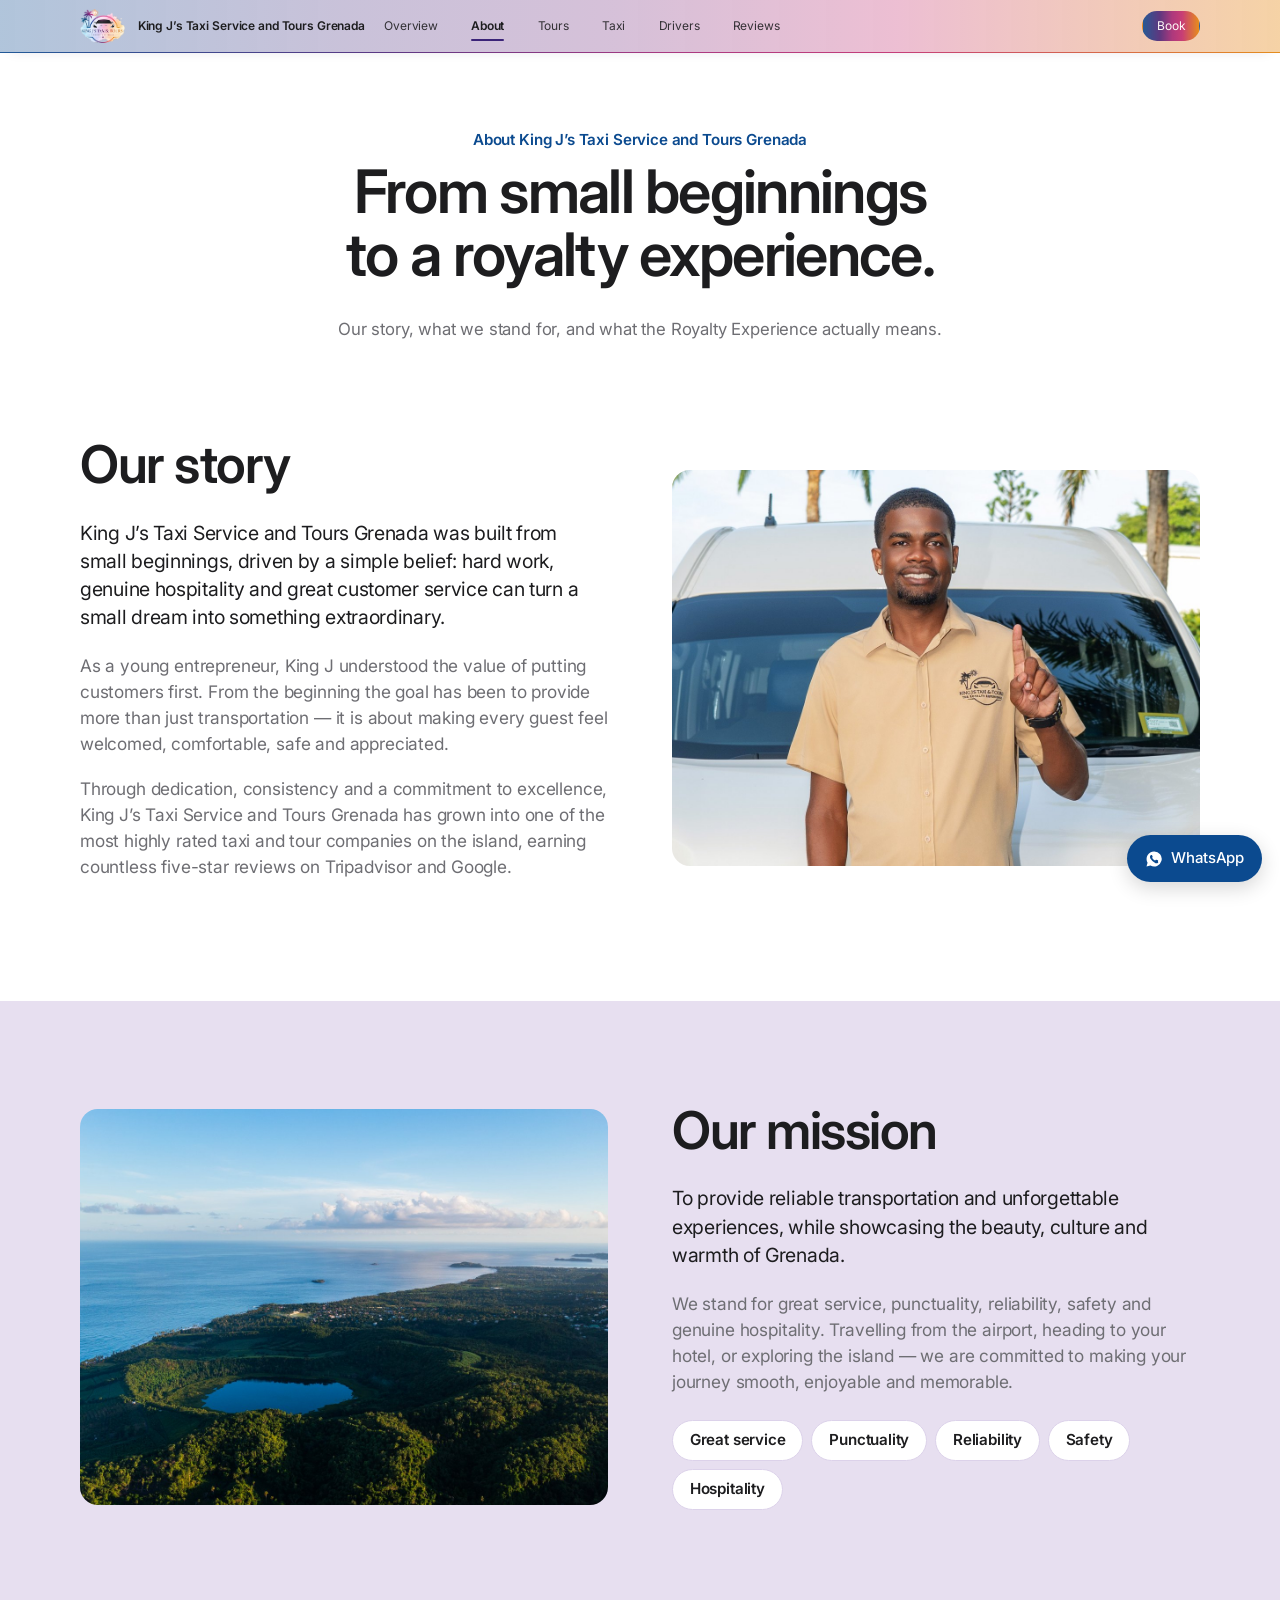
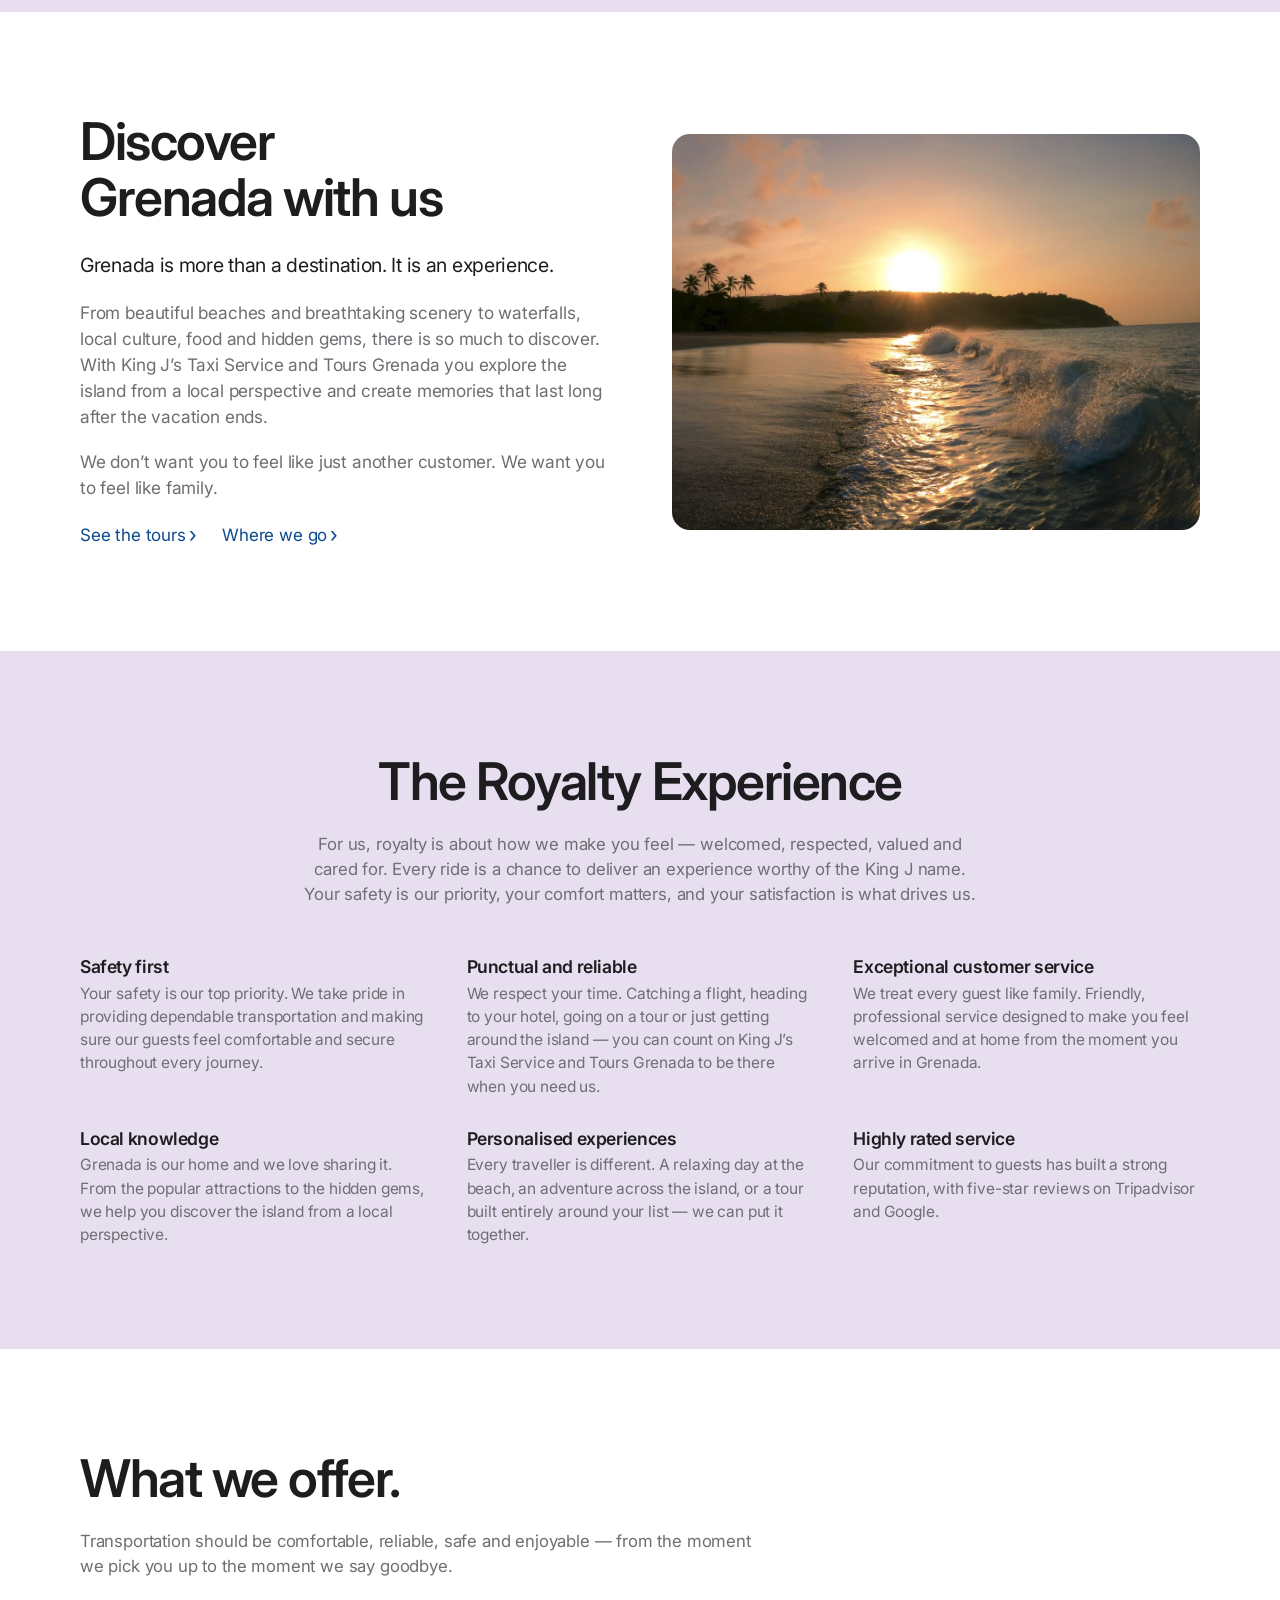
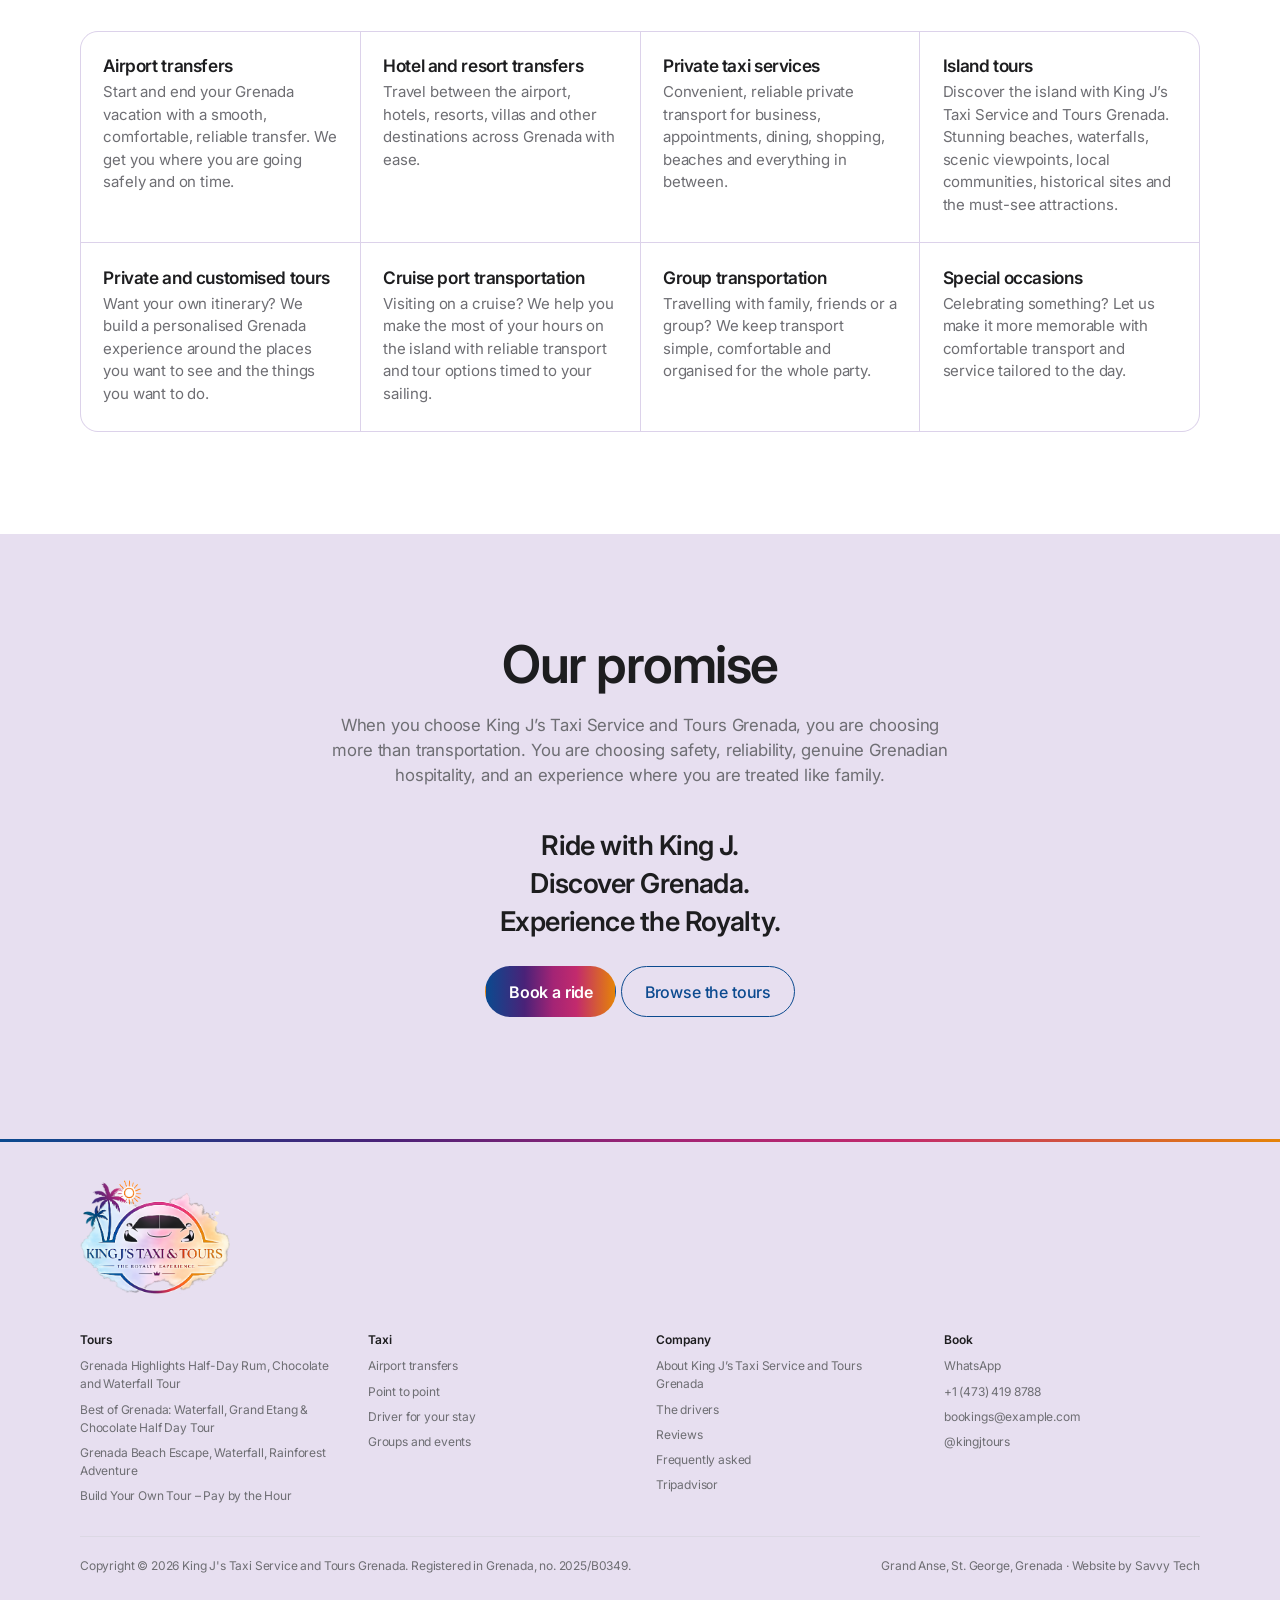
==== commit 2d2d5aa2: "Add files via upload" ====
--- a/about.html
+++ b/about.html
@@ -20,7 +20,7 @@
       <img src="assets/img/kingj-logo.png" alt="" width="1208" height="1031">
       <span class="brand__name">King J&rsquo;s Taxi Service and Tours Grenada</span>
     </a>
-    <button class="nav-toggle" type="button" aria-expanded="false" aria-controls="primary-nav">Menu</button>
+    <button class="nav-toggle" type="button" aria-expanded="false" aria-controls="primary-nav" aria-label="Menu"><span class="nav-toggle__bars" aria-hidden="true"><span></span><span></span></span></button>
     <nav class="nav" id="primary-nav" aria-label="Primary">
       <a href="index.html">Overview</a>
       <a href="about.html" aria-current="page">About</a>
@@ -175,13 +175,23 @@
     </div>
     <div class="foot__base">
       <span>Copyright &copy; <span id="year">2026</span> King J's Taxi Service and Tours Grenada. Registered in Grenada, no. 2025/B0349.</span>
-      <span>Grand Anse, St. George, Grenada</span>
+      <span>Grand Anse, St. George, Grenada &middot; Website by <a href="https://ghosten22.github.io/savvy-tech/" target="_blank" rel="noopener">Savvy Tech</a></span>
     </div>
   </div>
 </footer>
 
 <a class="wa-float" href="https://wa.me/14734198788" aria-label="Message King J's Taxi Service and Tours Grenada on WhatsApp"><svg viewBox="0 0 24 24" fill="currentColor" aria-hidden="true"><path d="M12 2a10 10 0 0 0-8.6 15L2 22l5.2-1.4A10 10 0 1 0 12 2Zm5.8 14.2c-.2.7-1.2 1.3-1.9 1.4-.5.1-1.1.1-1.8-.1a13.9 13.9 0 0 1-6.7-5.8c-.5-.9-.8-1.8-.8-2.6 0-.9.4-1.7 1-2.2.2-.2.5-.3.7-.3h.5c.2 0 .4 0 .6.5l.8 1.9c.1.2 0 .4-.1.5l-.5.6c-.1.2-.2.3 0 .6a9.4 9.4 0 0 0 3.7 3.2c.3.1.4.1.6-.1l.7-.8c.2-.2.3-.2.6-.1l1.8.9c.3.1.4.2.5.3 0 .2 0 .8-.2 1.4Z"/></svg><span>WhatsApp</span></a>
 
+<!-- LIGHTBOX -->
+<div class="kj-lb" id="kj-lightbox" hidden>
+  <button class="kj-lb__close" type="button" aria-label="Close image">
+    <svg width="18" height="18" viewBox="0 0 16 16" aria-hidden="true"><path d="M3 3l10 10M13 3L3 13" stroke="currentColor" stroke-width="2" stroke-linecap="round"/></svg>
+  </button>
+  <button class="kj-lb__nav kj-lb__nav--prev" type="button" aria-label="Previous image">&#8249;</button>
+  <button class="kj-lb__nav kj-lb__nav--next" type="button" aria-label="Next image">&#8250;</button>
+  <figure class="kj-lb__stage"><img alt=""><figcaption></figcaption></figure>
+</div>
+<script src="assets/js/lightbox.js" defer></script>
 <script src="assets/js/main.js"></script>
 </body>
 </html>
--- a/assets/css/style.css
+++ b/assets/css/style.css
@@ -179,27 +179,58 @@
   font-family: var(--sans); font-size: .8125rem; color: var(--black); padding: .4rem 0;
 }
 @media (max-width: 860px) {
-  .nav-toggle { display: block; margin-left: auto; }
+  .nav-toggle {
+    display: block; margin-left: auto; position: relative; z-index: 2;
+    width: 34px; height: 34px; padding: 0; border: 0; background: none;
+  }
+  .nav-toggle__bars { position: absolute; inset: 0; display: block; }
+  .nav-toggle__bars span {
+    position: absolute; left: 8px; right: 8px; height: 1.5px; border-radius: 2px;
+    background: var(--black); transition: transform .34s cubic-bezier(.4,0,.2,1), top .34s cubic-bezier(.4,0,.2,1);
+  }
+  .nav-toggle__bars span:first-child { top: 13px; }
+  .nav-toggle__bars span:last-child  { top: 19px; }
+  .nav-toggle[aria-expanded="true"] .nav-toggle__bars span:first-child { top: 16px; transform: rotate(45deg); }
+  .nav-toggle[aria-expanded="true"] .nav-toggle__bars span:last-child  { top: 16px; transform: rotate(-45deg); }
+  body.nav-open { overflow: hidden; }
   .masthead__inner { gap: .75rem; }
+  /* full-height sheet, the way apple.com does it on a phone */
   .nav {
-    position: absolute; inset: var(--nav-h) 0 auto 0;
+    position: absolute; top: var(--nav-h); left: 0; right: 0; z-index: 90;
+    height: calc(100svh - var(--nav-h)); height: calc(100dvh - var(--nav-h));
     background:
-      linear-gradient(90deg, rgba(11,74,143,.34), rgba(107,32,118,.32) 50%, rgba(229,132,8,.40)),
-      rgba(255,255,255,.97);
-    box-shadow: 0 10px 16px -12px rgba(40,25,70,.24), 0 28px 40px -30px rgba(40,25,70,.18);
-    -webkit-backdrop-filter: blur(20px); backdrop-filter: blur(20px);
-    flex-direction: column; align-items: stretch; gap: 0;
-    padding: .25rem var(--gutter) 1.2rem; border-bottom: 1px solid var(--line-soft);
+      linear-gradient(90deg, rgba(11,74,143,.10), rgba(107,32,118,.09) 50%, rgba(229,132,8,.12)),
+      #fff;
+    flex-direction: column; align-items: stretch; justify-content: flex-start; gap: 0;
+    padding: .6rem var(--gutter) 2.4rem; overflow-y: auto; overscroll-behavior: contain;
+    box-shadow: none; border-bottom: 0;
+    animation: kj-sheet .28s cubic-bezier(.4,0,.2,1) both;
   }
   .nav[hidden] { display: none; }
+  @keyframes kj-sheet { from { opacity: 0; } to { opacity: 1; } }
+  @keyframes kj-item { from { opacity: 0; transform: translateY(-8px); } to { opacity: 1; transform: none; } }
   .nav a:not(.btn) {
-    padding: .85rem 0 .85rem .9rem; font-size: 1.05rem;
-    border-bottom: 1px solid rgba(255,255,255,.55);
-    border-left: 3px solid var(--nav-c, var(--black)); border-radius: 2px;
-    background: none; box-shadow: none;
+    padding: 1rem .2rem; font-size: 1.0625rem; font-weight: 500; letter-spacing: -.01em;
+    color: var(--black); background: none; box-shadow: none; border-radius: 0;
+    border-left: 0; border-bottom: 1px solid rgba(20,10,40,.10);
+    animation: kj-item .32s cubic-bezier(.4,0,.2,1) both;
   }
   .nav a:not(.btn)::after { display: none; }
-  .nav .btn { margin: .9rem 0 0; font-size: 1rem; padding: .7rem 1.2rem; }
+  .nav a:nth-of-type(1) { animation-delay: .04s; }
+  .nav a:nth-of-type(2) { animation-delay: .07s; }
+  .nav a:nth-of-type(3) { animation-delay: .10s; }
+  .nav a:nth-of-type(4) { animation-delay: .13s; }
+  .nav a:nth-of-type(5) { animation-delay: .16s; }
+  .nav a:nth-of-type(6) { animation-delay: .19s; }
+  .nav a:nth-of-type(7) { animation-delay: .22s; }
+  .nav a[aria-current="page"] { font-weight: 700; }
+  .nav .btn {
+    margin: 1.6rem 0 0; font-size: 1rem; padding: .85rem 1.2rem; text-align: center;
+    animation: kj-item .32s cubic-bezier(.4,0,.2,1) .25s both;
+  }
+  @media (prefers-reduced-motion: reduce) {
+    .nav, .nav a, .nav .btn { animation: none; }
+  }
 }
 
 .tourgal {
@@ -219,6 +250,33 @@
   .tourgal--six figure:first-child { grid-column: 1 / -1; }
   .tourgal--two figure:first-child { grid-column: auto; }
 }
+
+/* ---------- Lightbox ---------------------------------------------------- */
+.kj-lb {
+  position: fixed; inset: 0; z-index: 1200; display: grid; place-items: center;
+  background: rgba(14,10,26,.92); opacity: 0; transition: opacity .2s ease;
+  padding: clamp(1rem, 4vw, 3rem);
+}
+.kj-lb[hidden] { display: none; }
+.kj-lb.is-open { opacity: 1; }
+body.kj-lb-open { overflow: hidden; }
+.kj-lb__stage { margin: 0; text-align: center; max-width: 100%; }
+.kj-lb__stage img {
+  max-width: min(96vw, 1500px); max-height: 84svh; width: auto; height: auto;
+  border-radius: 10px; box-shadow: 0 30px 60px -20px rgba(0,0,0,.6); cursor: default;
+}
+.kj-lb__stage figcaption { margin-top: .8rem; color: rgba(255,255,255,.78); font-size: .875rem; }
+.kj-lb__close, .kj-lb__nav {
+  position: absolute; border: 0; cursor: pointer; color: #fff;
+  background: rgba(255,255,255,.14); border-radius: 999px;
+  display: grid; place-items: center; line-height: 1;
+}
+.kj-lb__close { top: 1rem; right: 1rem; width: 40px; height: 40px; }
+.kj-lb__nav { top: 50%; transform: translateY(-50%); width: 46px; height: 46px; font-size: 1.7rem; padding-bottom: .2rem; }
+.kj-lb__nav--prev { left: .8rem; }
+.kj-lb__nav--next { right: .8rem; }
+.kj-lb__close:hover, .kj-lb__nav:hover { background: rgba(255,255,255,.28); }
+.photo img, .tourgal img, .person img { cursor: zoom-in; }
 
 /* ---------- Sections ---------------------------------------------------- */
 
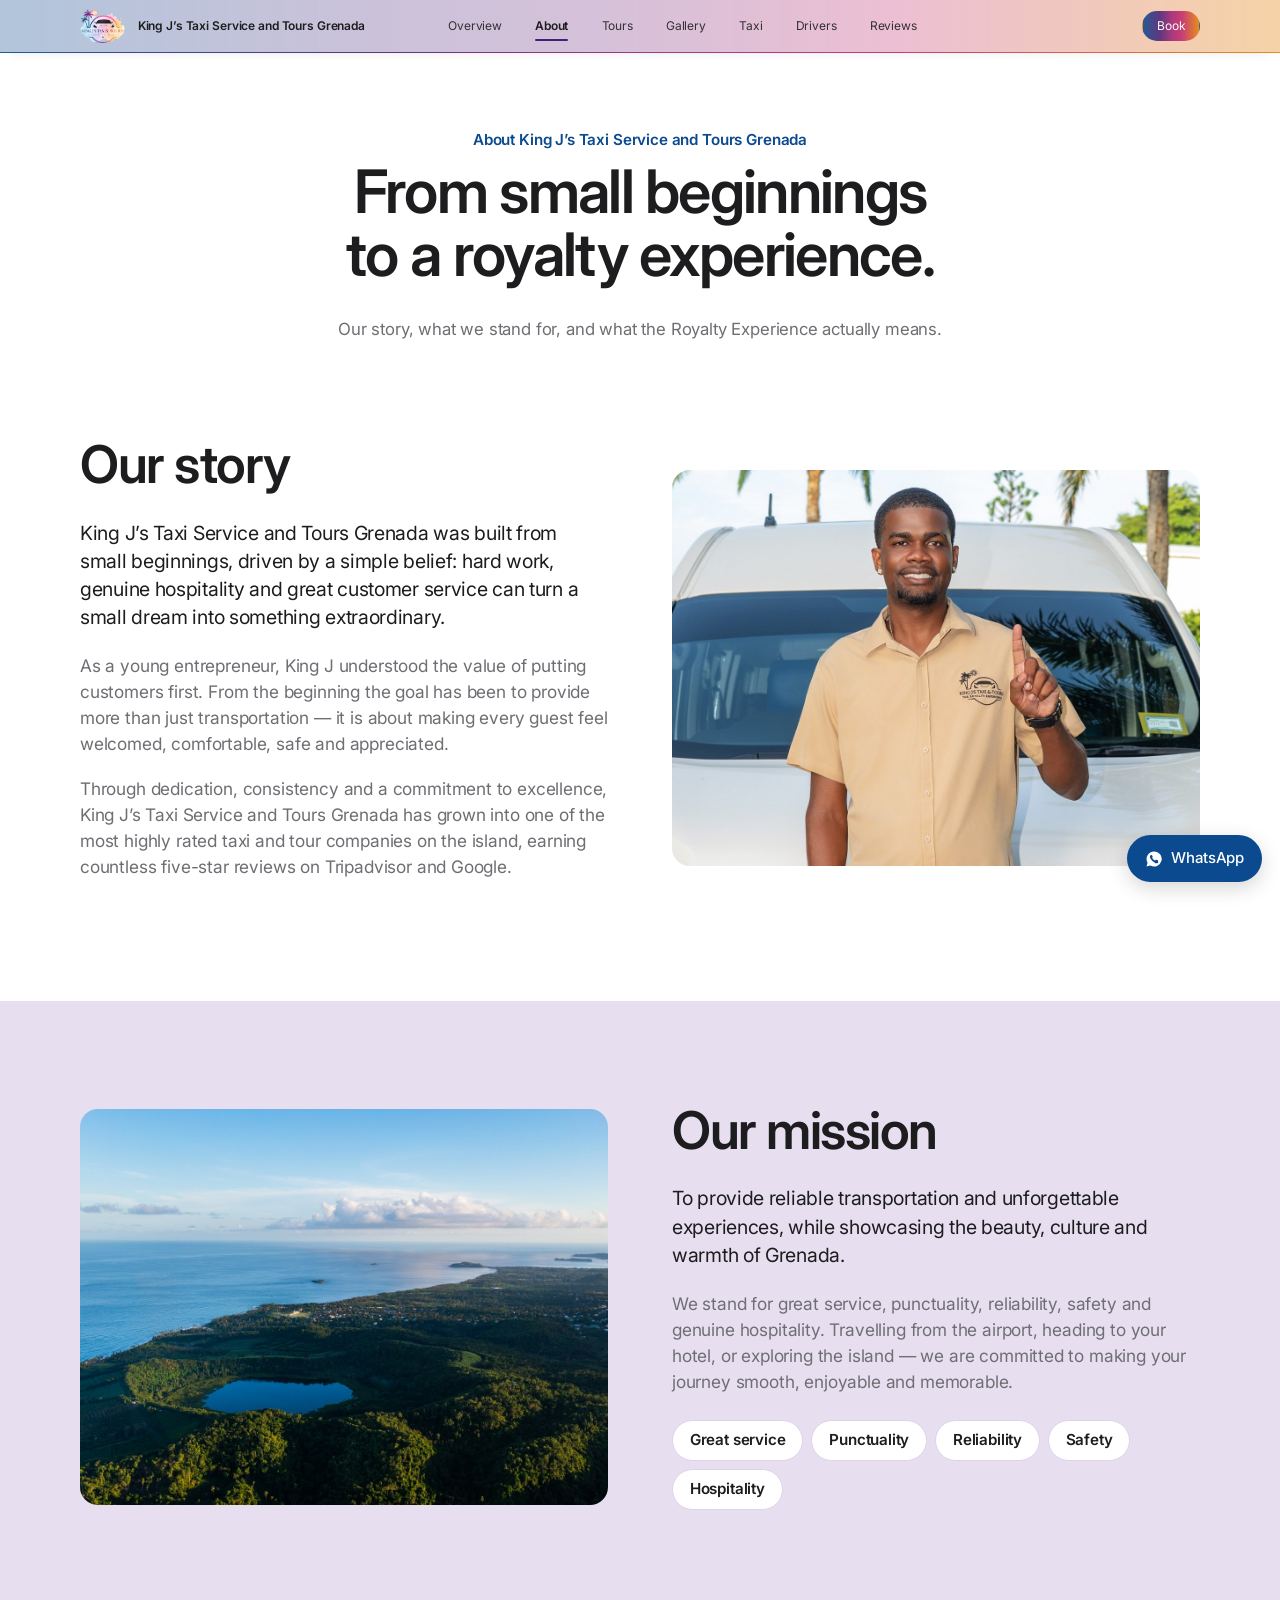
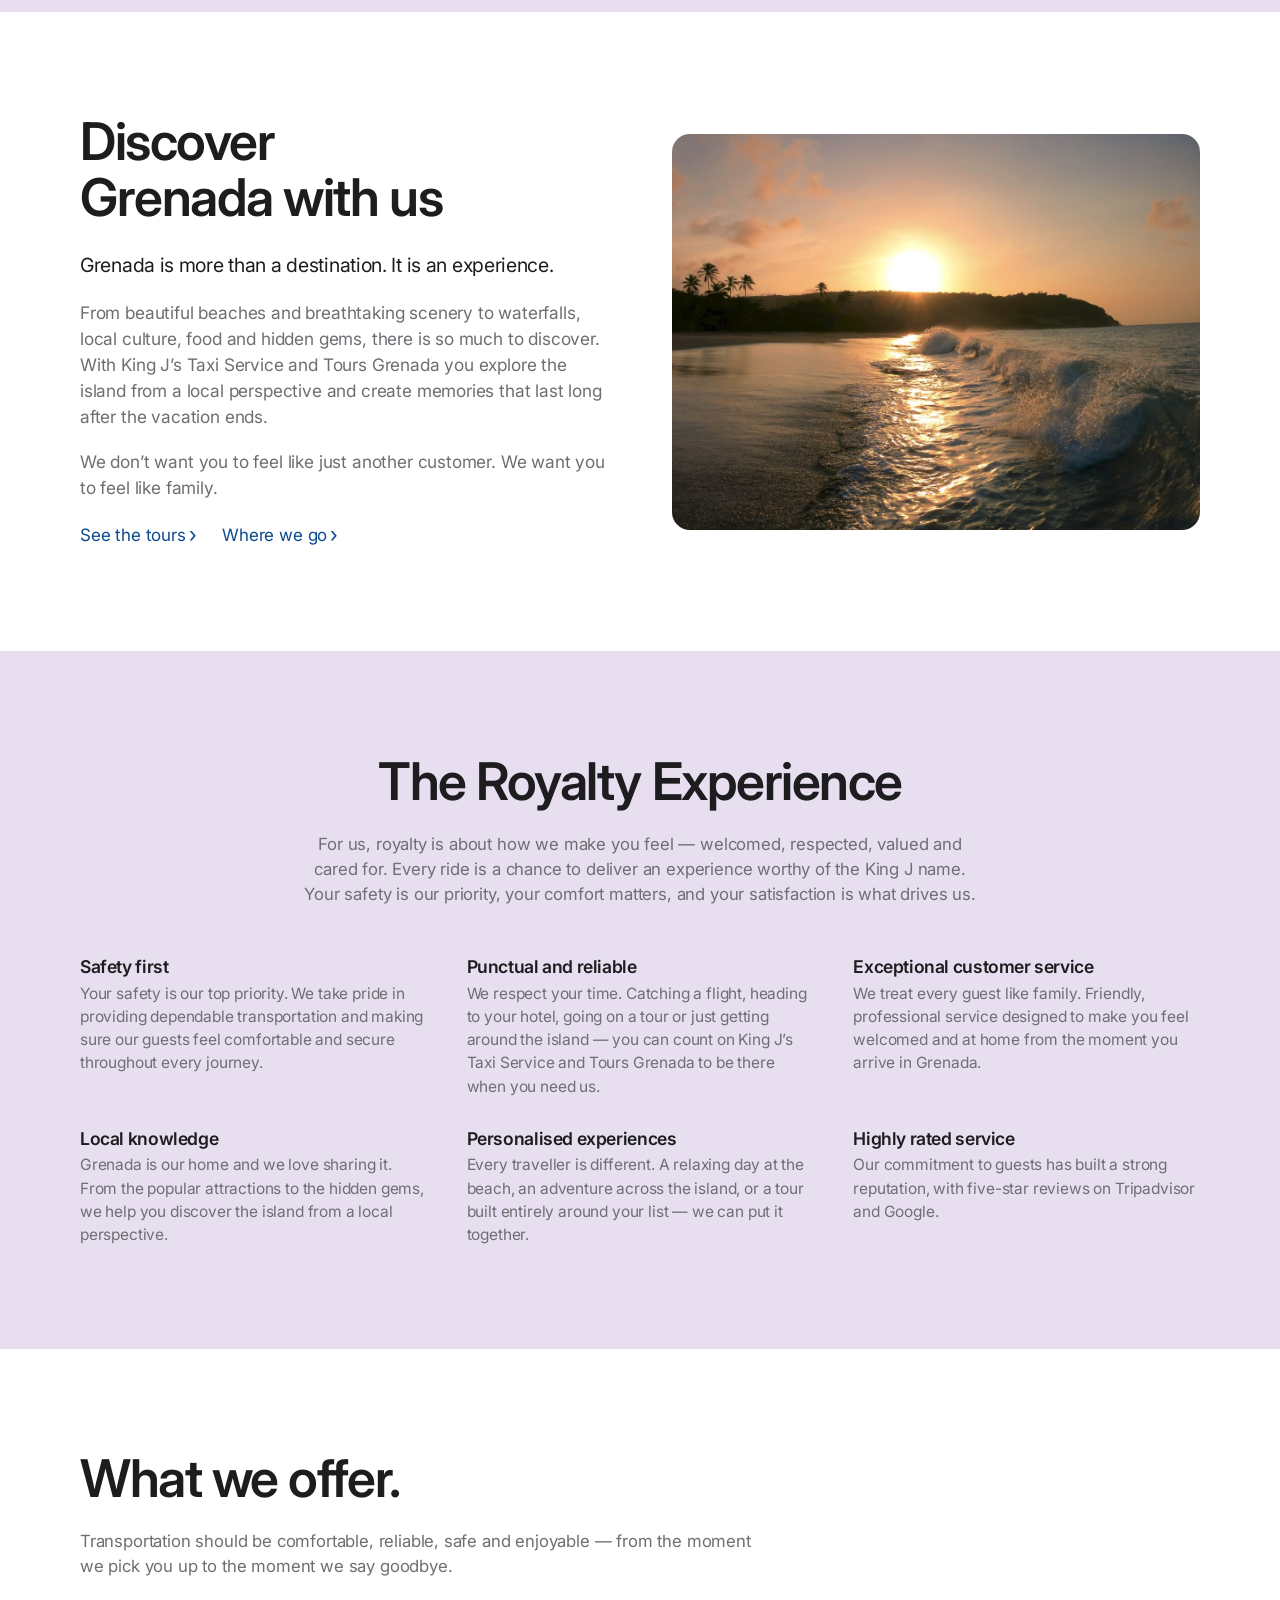
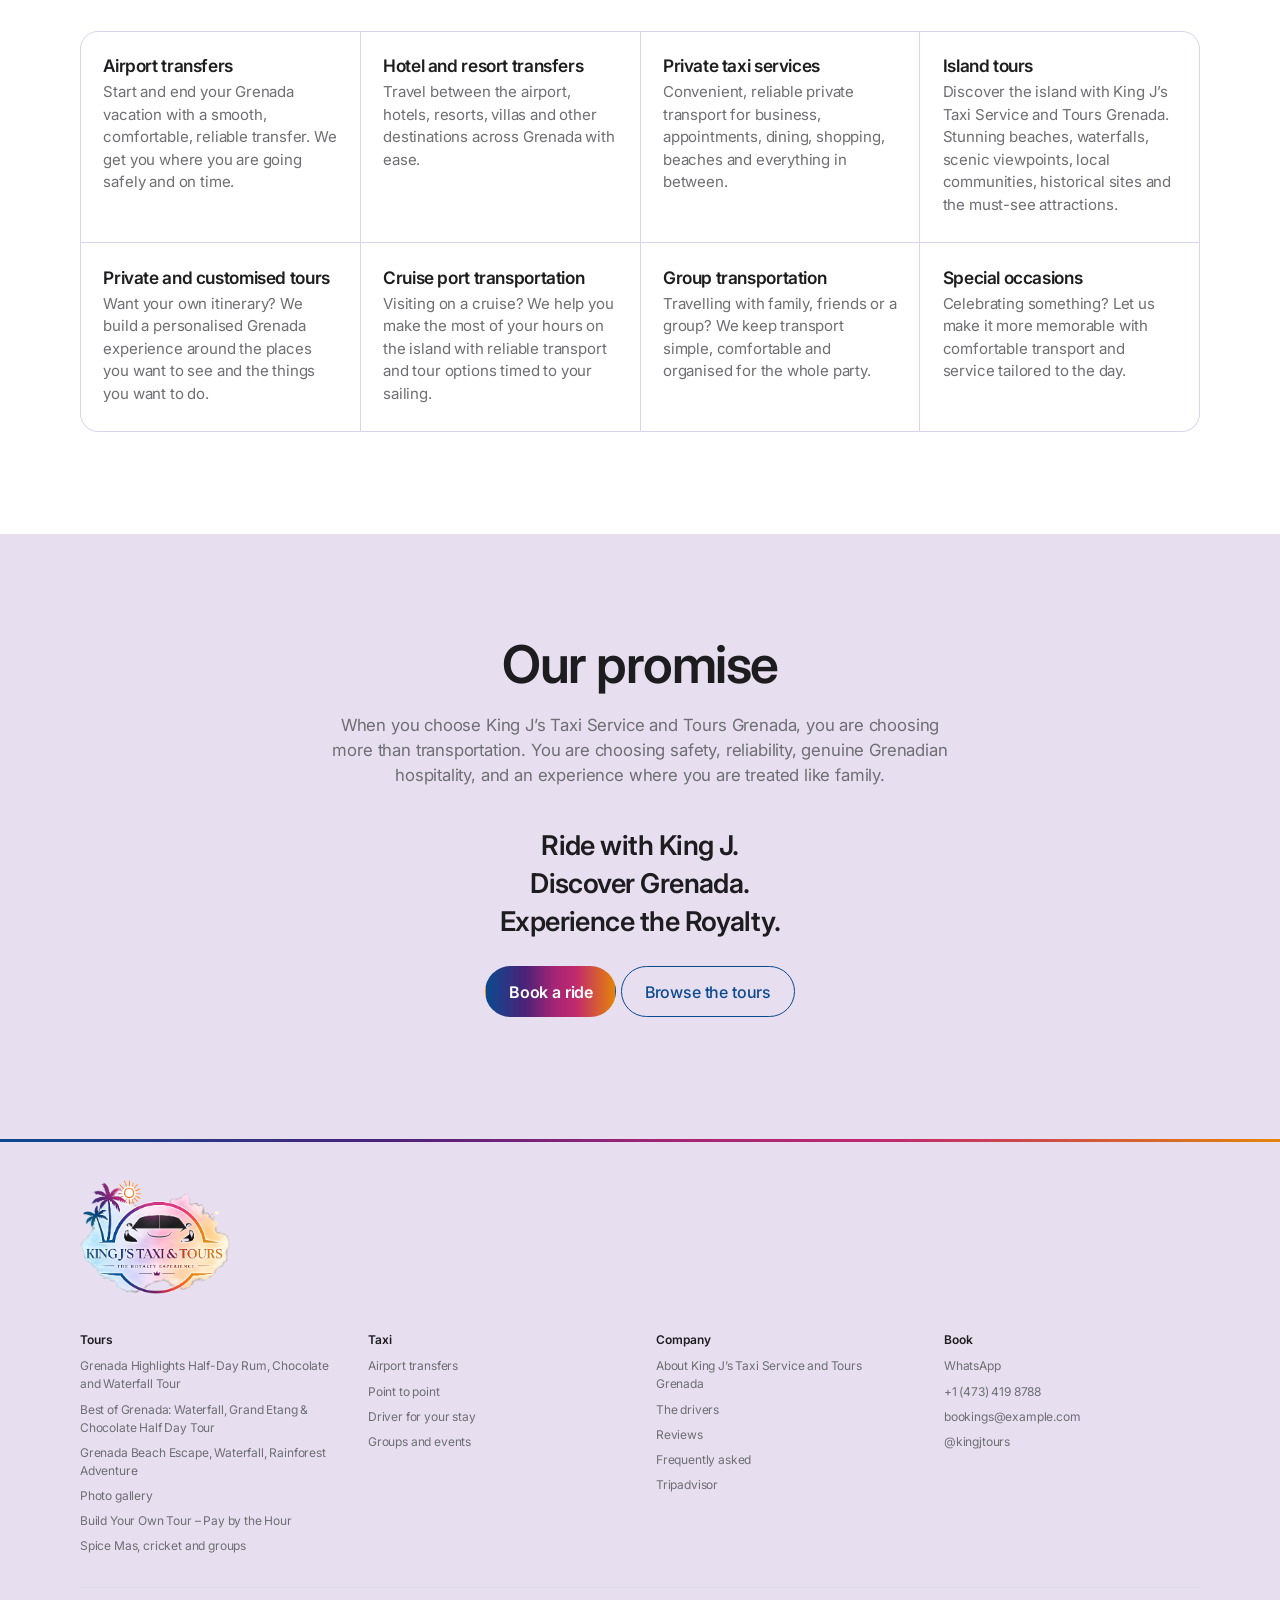
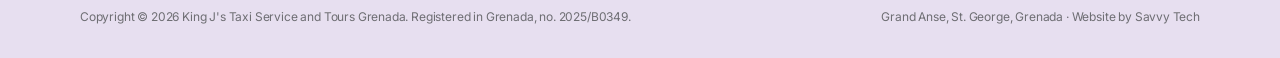
==== commit 74533968: "Add files via upload" ====
--- a/about.html
+++ b/about.html
@@ -25,6 +25,7 @@
       <a href="index.html">Overview</a>
       <a href="about.html" aria-current="page">About</a>
       <a href="tours.html">Tours</a>
+      <a href="gallery.html">Gallery</a>
       <a href="index.html#taxi">Taxi</a>
       <a href="index.html#drivers">Drivers</a>
       <a href="index.html#reviews">Reviews</a>
@@ -140,7 +141,9 @@
           <li><a href="tours.html#chocolate">Grenada Highlights Half-Day Rum, Chocolate and Waterfall Tour</a></li>
           <li><a href="tours.html#island">Best of Grenada: Waterfall, Grand Etang &amp; Chocolate Half Day Tour</a></li>
           <li><a href="tours.html#waterfalls">Grenada Beach Escape, Waterfall, Rainforest Adventure</a></li>
+          <li><a href="gallery.html">Photo gallery</a></li>
           <li><a href="tours.html#custom">Build Your Own Tour &ndash; Pay by the Hour</a></li>
+          <li><a href="tours.html#spicemas">Spice Mas, cricket and groups</a></li>
         </ul>
       </div>
       <div>
--- a/assets/css/style.css
+++ b/assets/css/style.css
@@ -147,7 +147,7 @@
   .brand__name { white-space: normal; overflow: visible; max-width: 13em; } }
 @media (max-width: 420px) { .brand img { height: 28px; } .brand__name { font-size: .6875rem; max-width: 12.5em; } }
 
-.nav { display: flex; flex: 1; align-items: center; justify-content: center; gap: clamp(1.1rem, 2.6vw, 2.4rem); }
+.nav { display: flex; flex: 1; align-items: center; justify-content: center; gap: clamp(1.1rem, 2.6vw, 2.4rem); margin-left: clamp(1.5rem, 5vw, 4.5rem); }
 .nav a {
   position: relative; font-size: .75rem; font-weight: 400;
   text-decoration: none; opacity: .88;
@@ -251,6 +251,13 @@
   .tourgal--two figure:first-child { grid-column: auto; }
 }
 
+.storywrap { display: grid; place-items: center; }
+.story {
+  width: auto; max-width: min(100%, 420px); max-height: min(80svh, 720px);
+  border-radius: var(--radius-lg); background: #000;
+  box-shadow: 0 22px 44px -26px rgba(20,10,40,.55);
+}
+
 /* ---------- Lightbox ---------------------------------------------------- */
 .kj-lb {
   position: fixed; inset: 0; z-index: 1200; display: grid; place-items: center;
@@ -415,6 +422,7 @@
 .person h3 { font-size: 1.2rem; margin-bottom: .1rem; }
 .person__role { font-size: .875rem; color: var(--gray); margin-bottom: .9rem; }
 .person p { font-size: .9688rem; color: var(--gray); margin: 0; }
+.person__tag { margin-top: .8rem !important; color: var(--accent) !important; font-size: .9063rem !important; }
 
 /* ---------- Reviews ------------------------------------------------------------ */
 
